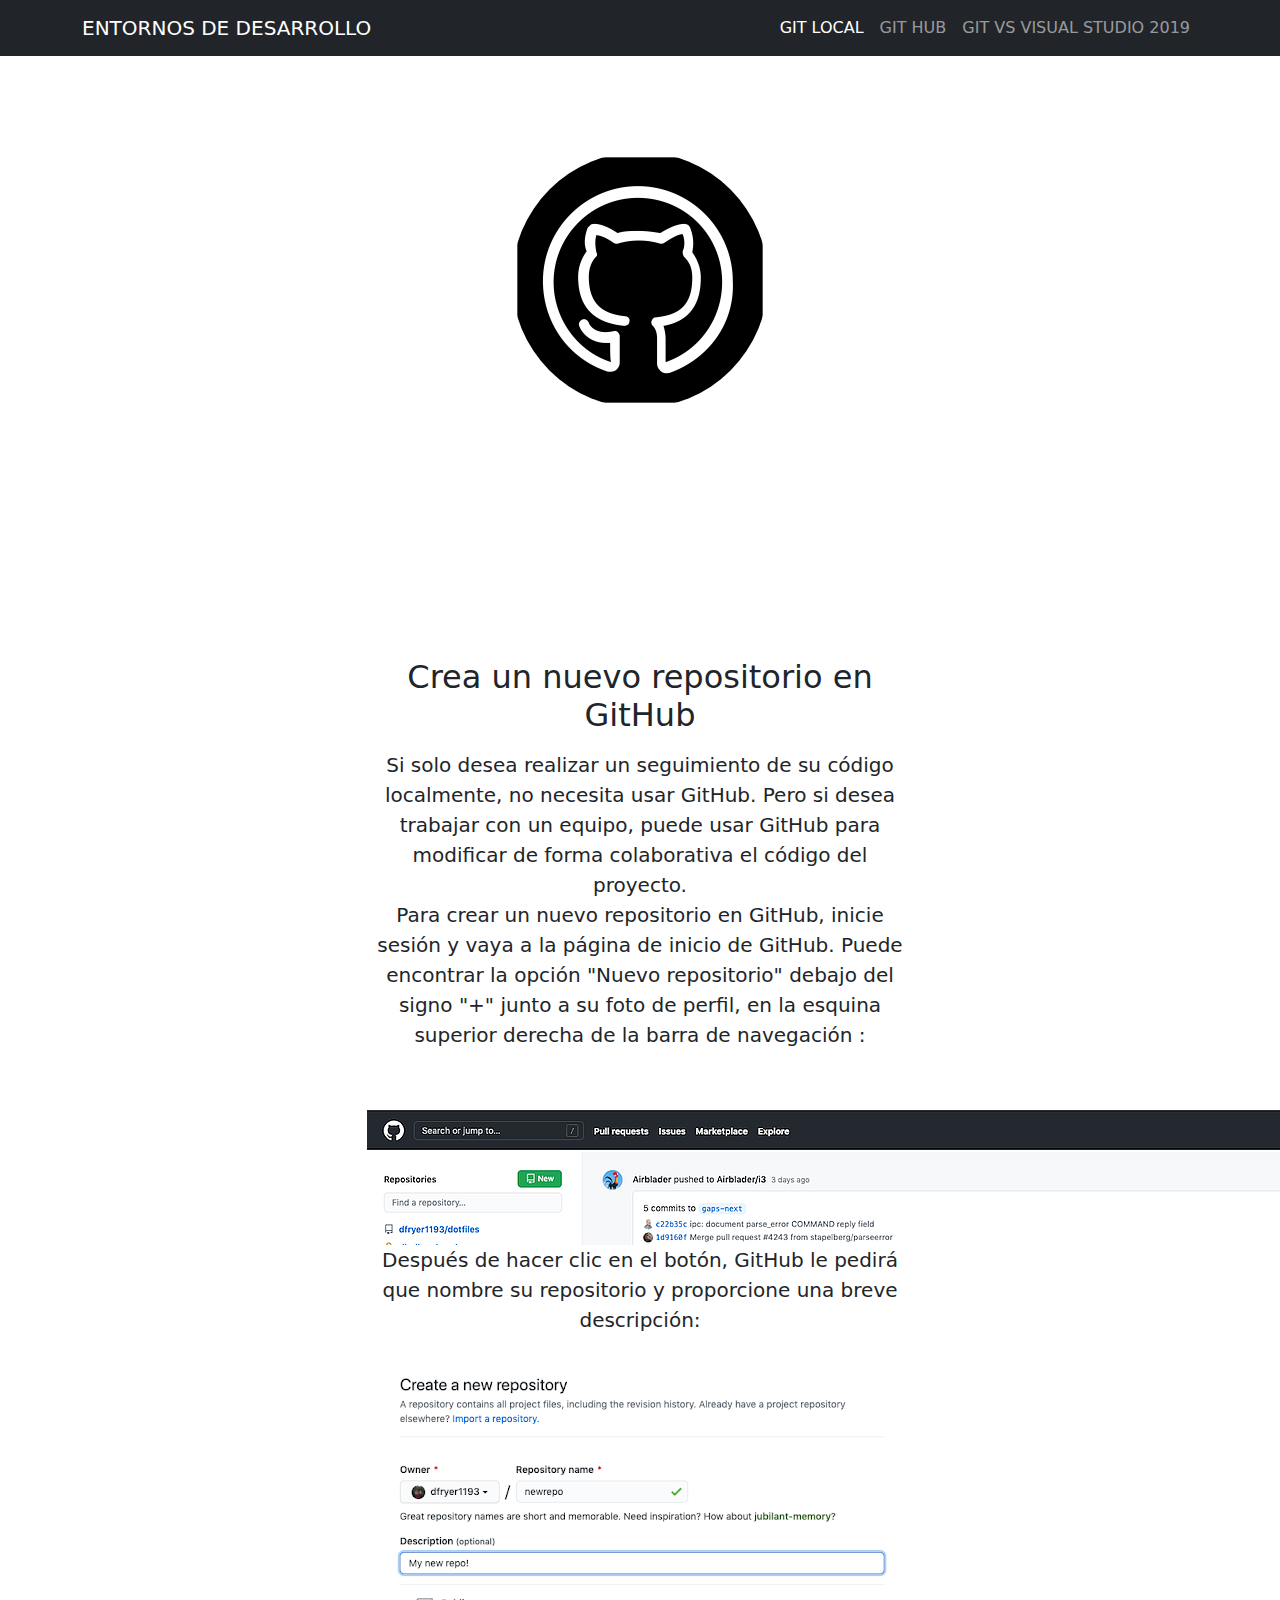
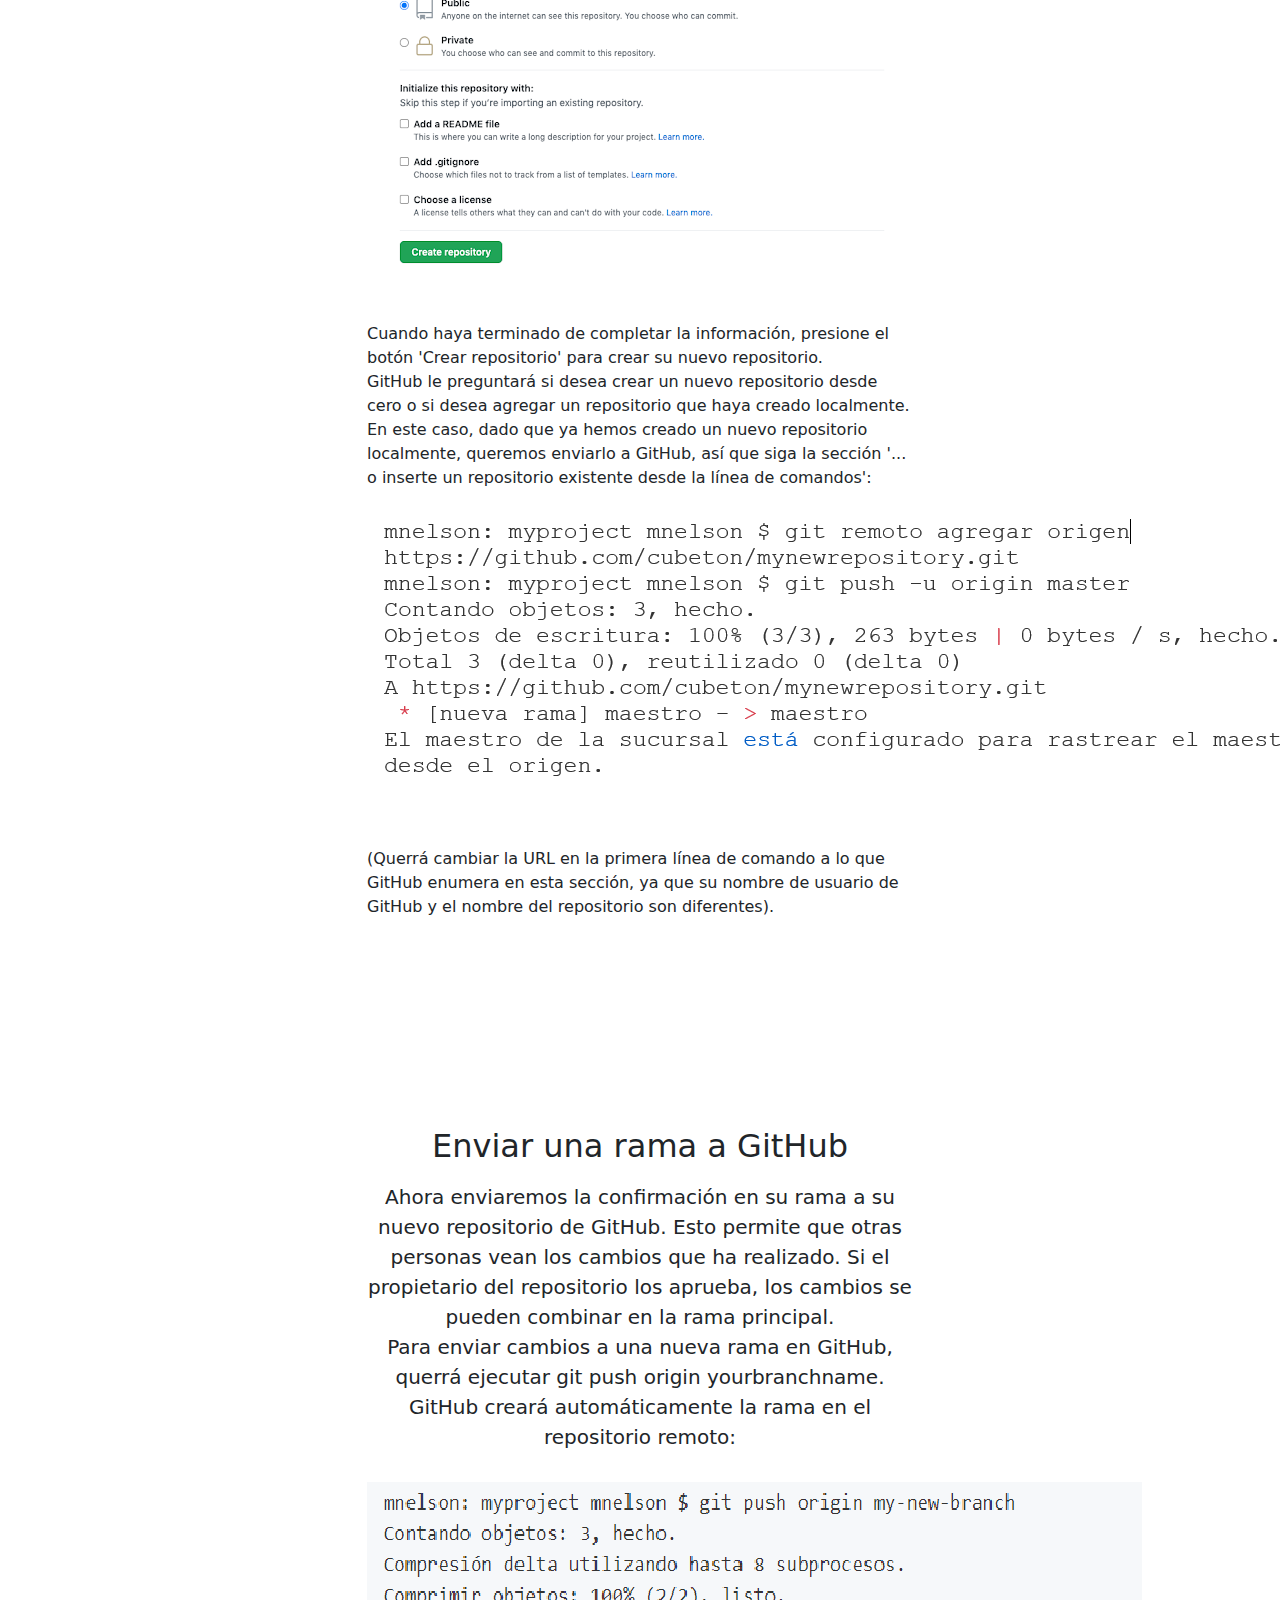
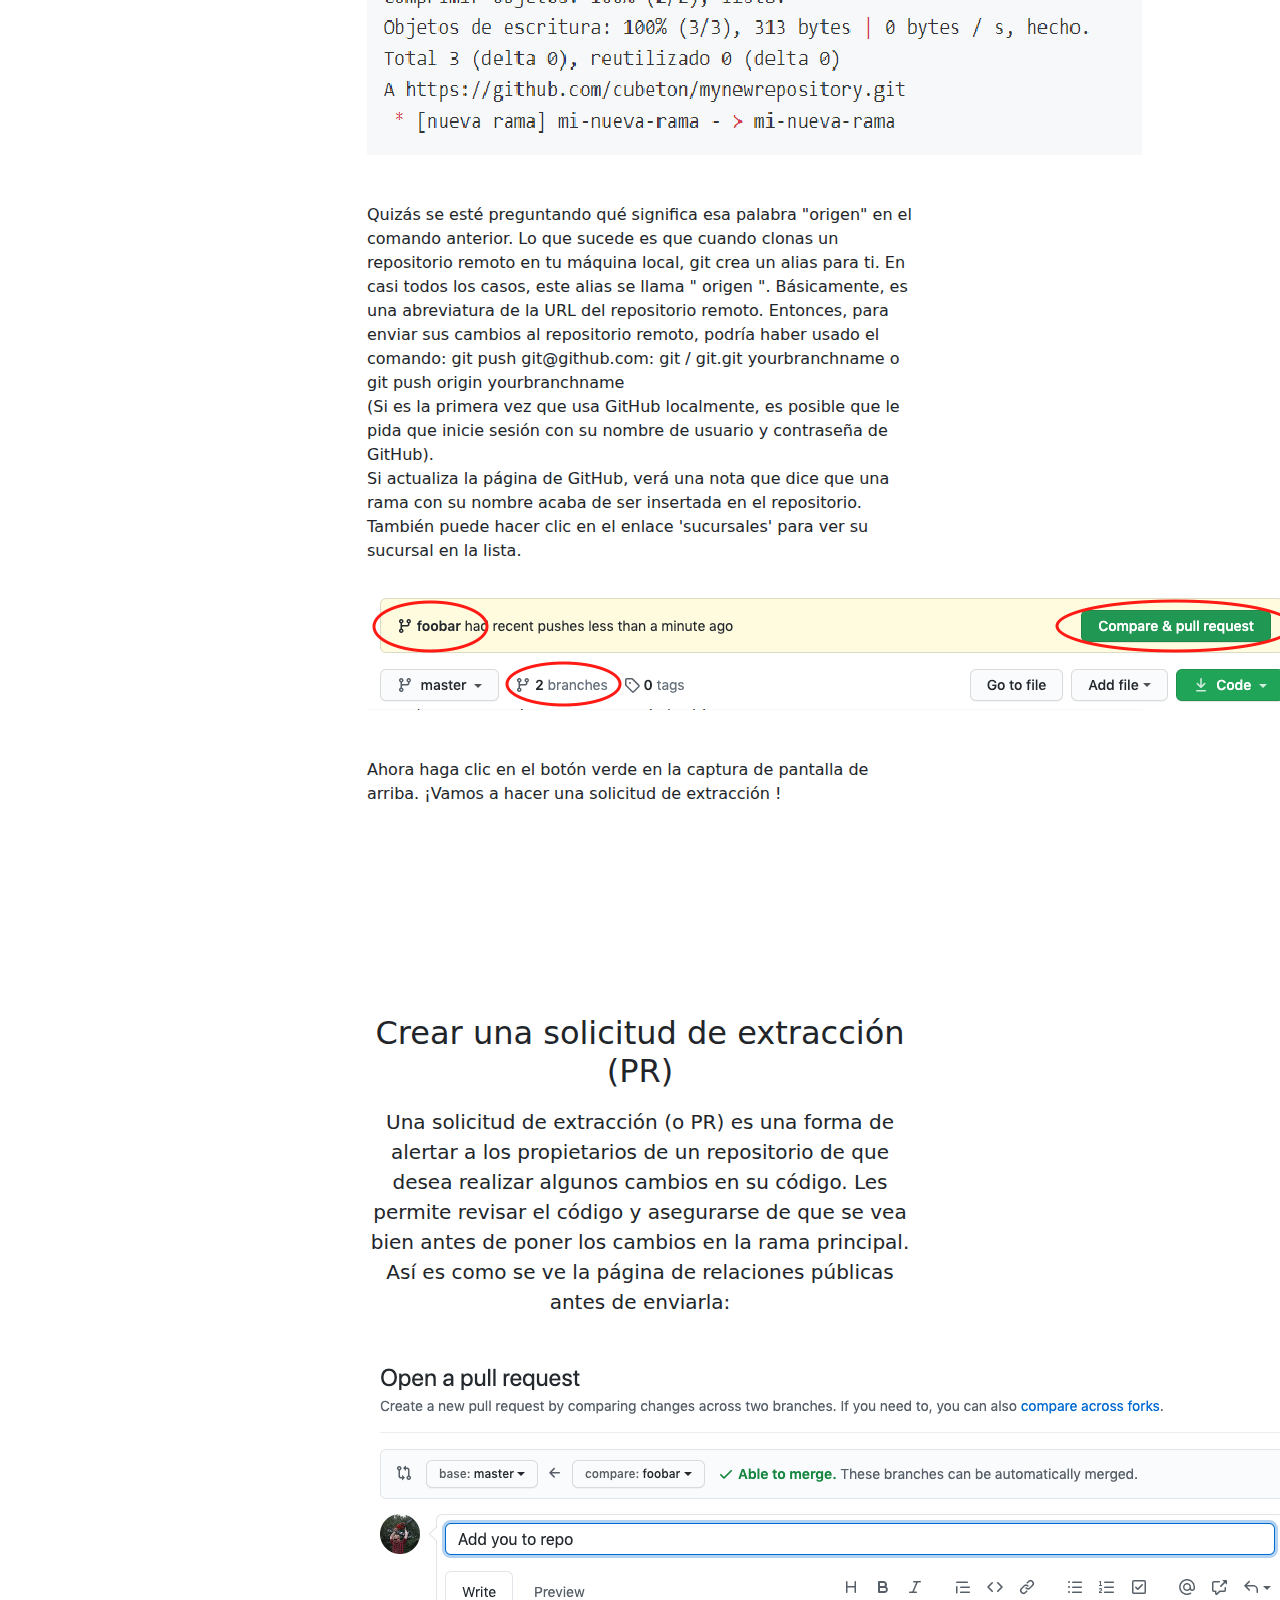
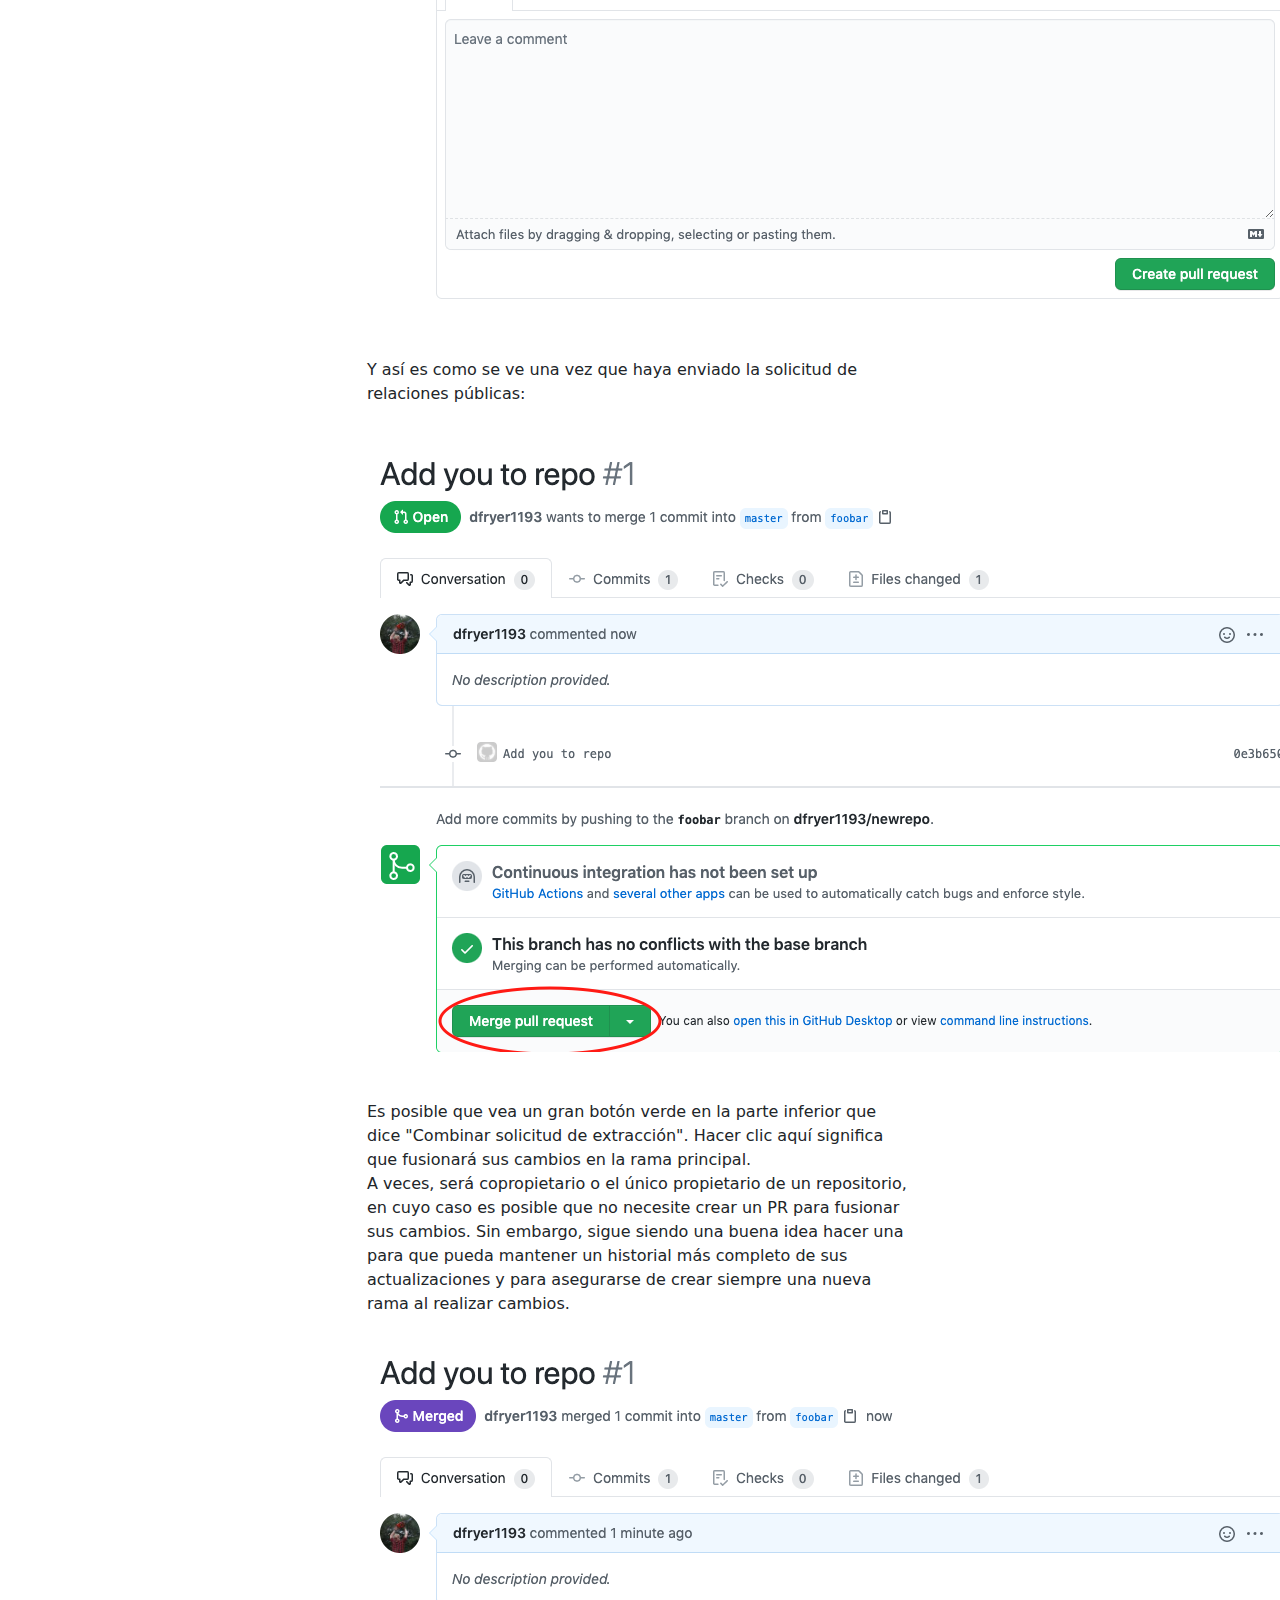
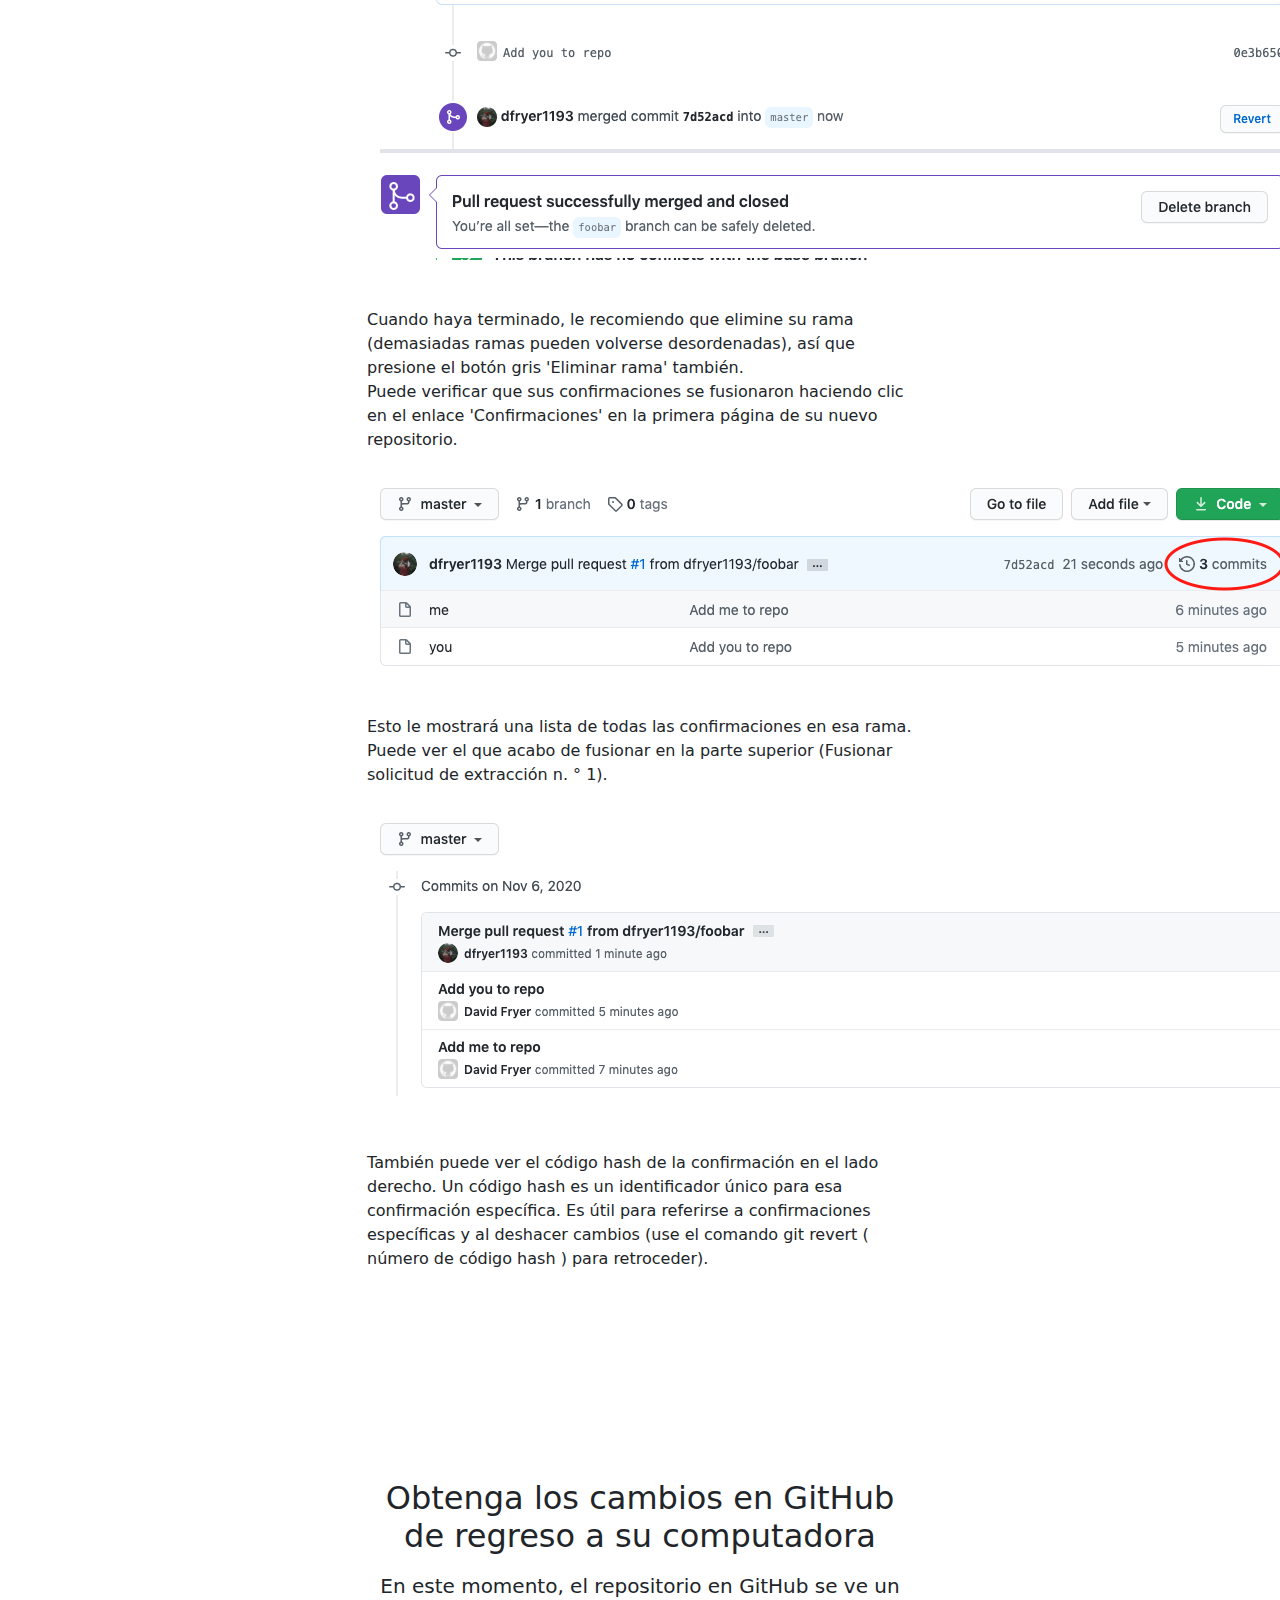
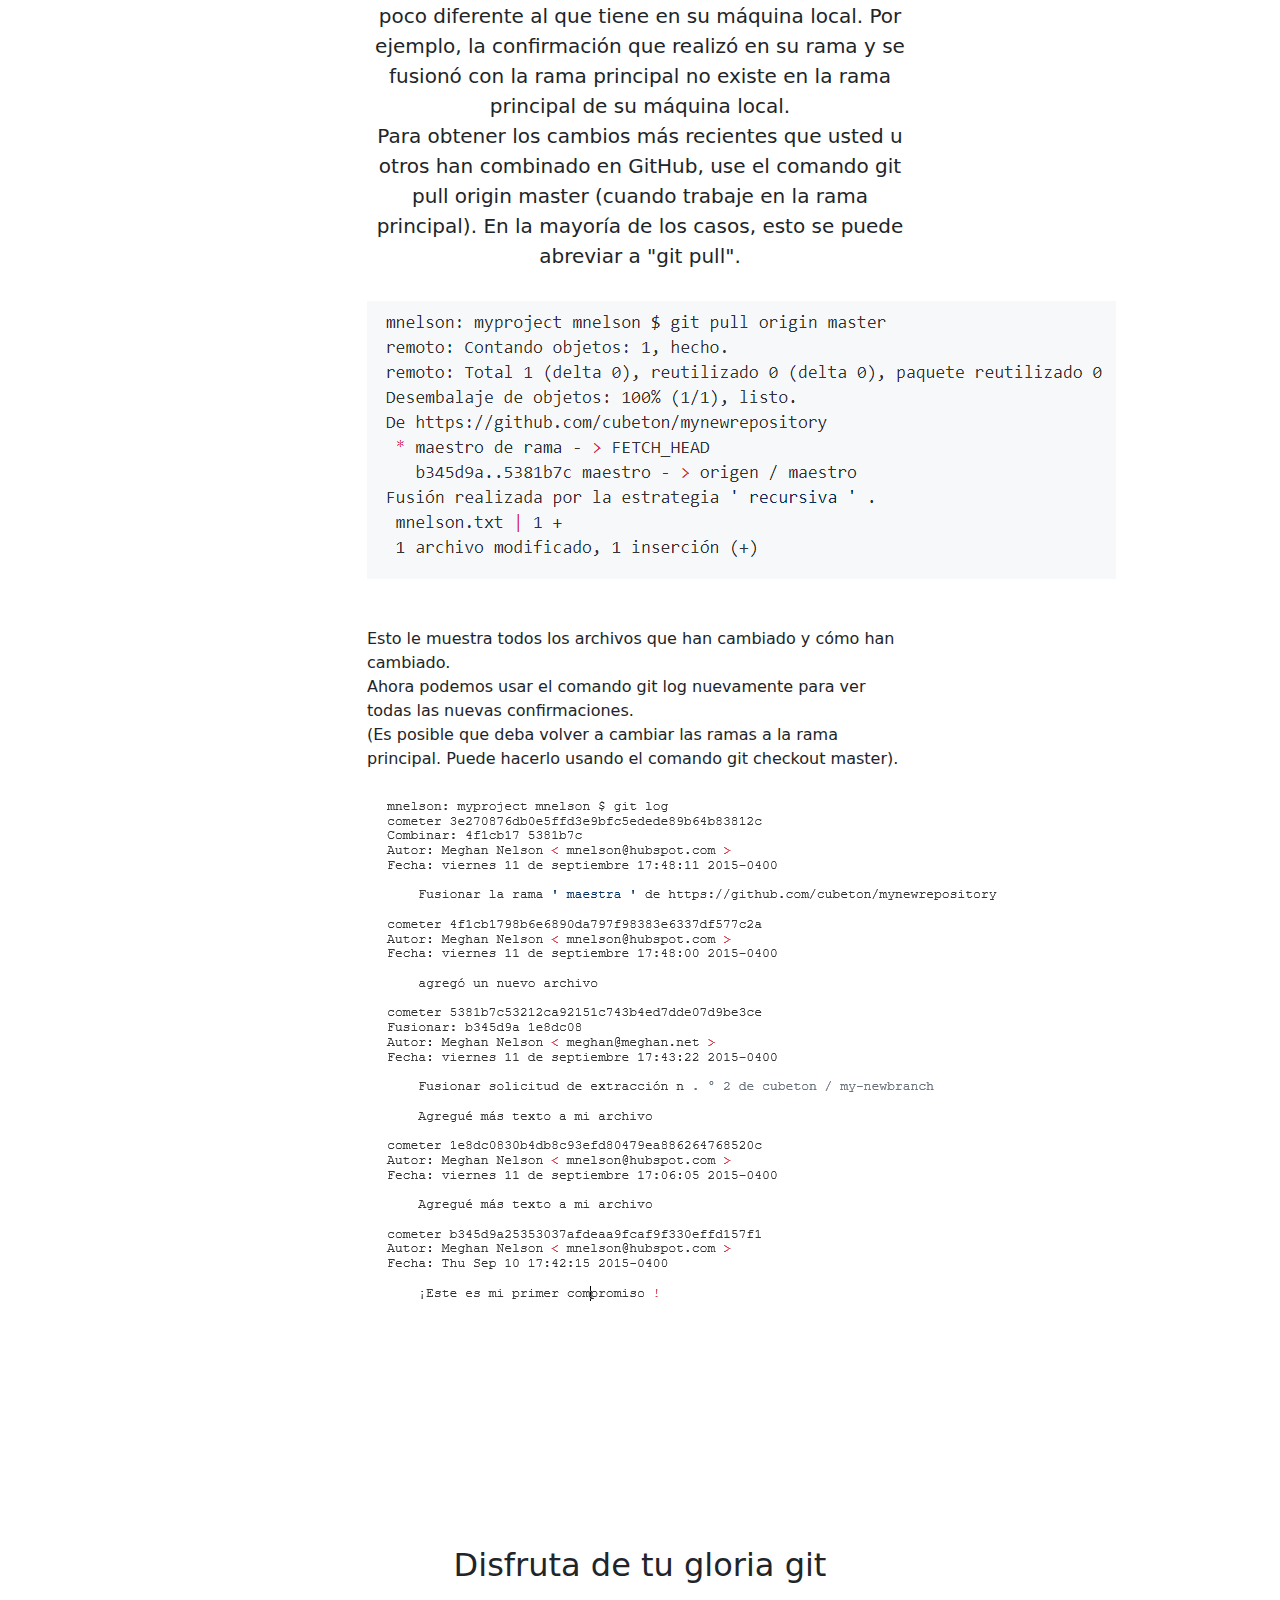
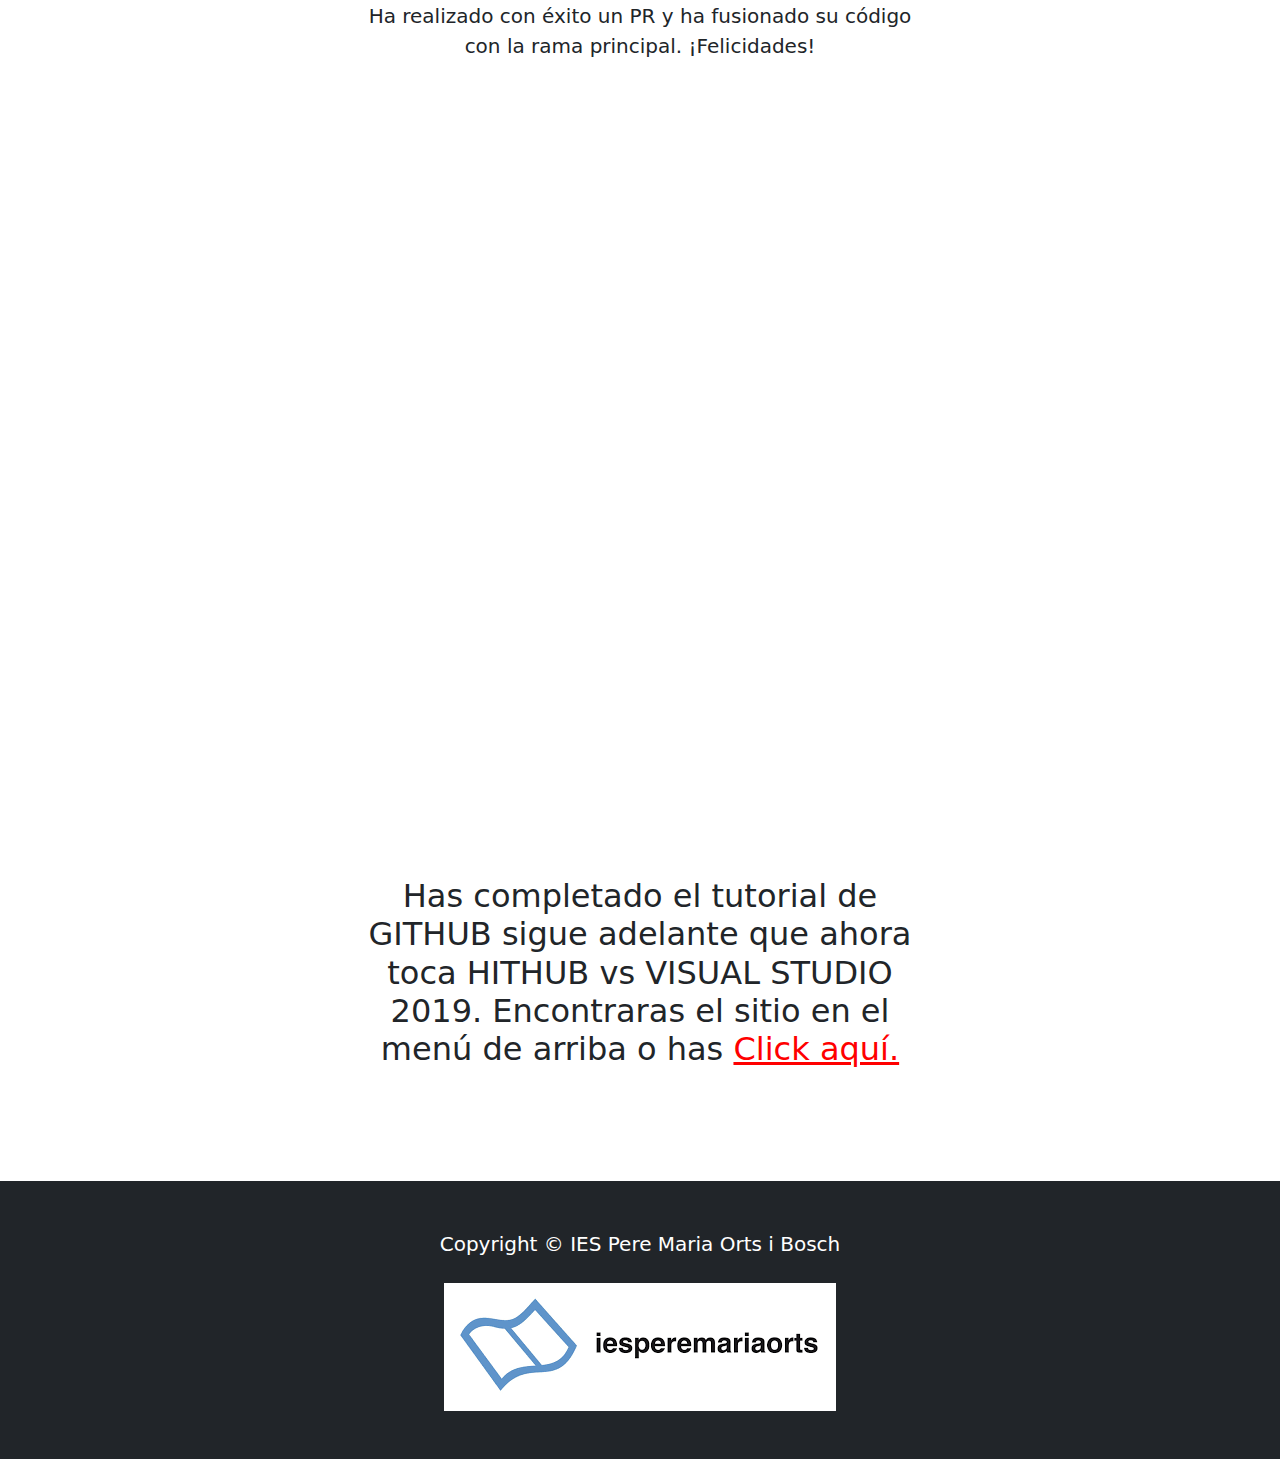
==== gitHub.html @ 467ee98a "Almacenamiento del proyecto en la organizacion ya casi terminado" ====
<!DOCTYPE html>
<html lang="en">
    <head>
        <meta charset="utf-8" />
        <meta name="viewport" content="width=device-width, initial-scale=1, shrink-to-fit=no" />
        <meta name="description" content="" />
        <meta name="author" content="" />
        <title>Proyecto Final Git - GitHub</title>
        <!-- Favicon-->
        <link rel="icon" type="image/x-icon" href="assets/favicon.ico" />
        <!-- Core theme CSS (includes Bootstrap)-->
        <link href="css/styles.css" rel="stylesheet" />
    </head>
    <body>
        <!-- Responsive navbar-->
        <nav class="navbar navbar-expand-lg navbar-dark bg-dark">
            <div class="container">
                <a class="navbar-brand" href="index.html">ENTORNOS DE DESARROLLO</a>
                <button class="navbar-toggler" type="button" data-bs-toggle="collapse" data-bs-target="#navbarSupportedContent" aria-controls="navbarSupportedContent" aria-expanded="false" aria-label="Toggle navigation"><span class="navbar-toggler-icon"></span></button>
                <div class="collapse navbar-collapse" id="navbarSupportedContent">
                    <ul class="navbar-nav ms-auto mb-2 mb-lg-0">
                        <li class="nav-item"><a class="nav-link active" aria-current="page" href="gitLocal.html">GIT LOCAL</a></li>
                        <li class="nav-item"><a class="nav-link" href="gitHub.html">GIT HUB</a></li>
                        <li class="nav-item"><a class="nav-link" href="gitVsVisual.html">GIT VS VISUAL STUDIO 2019</a></li>
                    </ul>
                </div>
            </div>
        </nav>
        <!-- Header - set the background image for the header in the line below-->
        <header class="py-5 bg-image-full" style="background-image: url('https://source.unsplash.com/wfh8dDlNFOk/1600x900')">
            <div class="text-center my-5">
                <img class="img-fluid rounded-circle mb-4" src="assets/PortadaGitHub.png" alt="..." />
                <h1 class="text-white fs-3 fw-bolder">TUTORIAL GIT HUB </h1>
              
            </div>
        </header>
        <!-- Content section-->
        <section class="py-5">
            <div class="container my-5">
                <div class="row justify-content-center">
                    <div class="col-lg-6">
                        <h2>Crea un nuevo repositorio en GitHub</h2>
                        <p class="lead"></p>
                        <p class="mb-0">Si solo desea realizar un seguimiento de su código localmente, no necesita usar GitHub. Pero si desea trabajar con un equipo, puede usar GitHub para modificar de forma colaborativa el código del proyecto.
                        <br>
                        Para crear un nuevo repositorio en GitHub, inicie sesión y vaya a la página de inicio de GitHub. Puede encontrar la opción "Nuevo repositorio" debajo del signo "+" junto a su foto de perfil, en la esquina superior derecha de la barra de navegación :
                        </p>
                        <p class="mb-0">
                        <br>  
                        <br>    
                          <img class="imgIESPERE" src="assets/24.png" alt="..." align="left" />   
                        <br>
                        <br>   
                        Después de hacer clic en el botón, GitHub le pedirá que nombre su repositorio y proporcione una breve descripción:    
                        <br>  
                        <br>    
                        <center>   <img class="imgIESPERE" src="assets/25.png" alt="..." /></center>   
                        <br>
                        <br>     
                        Cuando haya terminado de completar la información, presione el botón 'Crear repositorio' para crear su nuevo repositorio.
                        <br>
                        GitHub le preguntará si desea crear un nuevo repositorio desde cero o si desea agregar un repositorio que haya creado localmente. En este caso, dado que ya hemos creado un nuevo repositorio localmente, queremos enviarlo a GitHub, así que siga la sección '... o inserte un repositorio existente desde la línea de comandos': <br>  
                        <br>    
                        <center>   <img class="imgIESPERE" src="assets/26.png" alt="..." /></center>   
                        <br>
                        <br>     
                        (Querrá cambiar la URL en la primera línea de comando a lo que GitHub enumera en esta sección, ya que su nombre de usuario de GitHub y el nombre del repositorio son diferentes).    
                        </p>
                    </div>
                </div>
            </div>
        </section>
        <section class="py-5">
            <div class="container my-5">
                <div class="row justify-content-center">
                    <div class="col-lg-6">
                        <h2>Enviar una rama a GitHub</h2>
                        <p class="lead"></p>
                        <p class="mb-0">Ahora enviaremos la confirmación en su rama a su nuevo repositorio de GitHub. Esto permite que otras personas vean los cambios que ha realizado. Si el propietario del repositorio los aprueba, los cambios se pueden combinar en la rama principal.
                        <br> 
                        Para enviar cambios a una nueva rama en GitHub, querrá ejecutar git push origin yourbranchname. GitHub creará automáticamente la rama en el repositorio remoto:
                        <br>  
                        <br>    
                        <center>   <img class="imgIESPERE" src="assets/27.png" alt="..." /></center>   
                        <br>
                        <br>
                        Quizás se esté preguntando qué significa esa palabra "origen" en el comando anterior. Lo que sucede es que cuando clonas un repositorio remoto en tu máquina local, git crea un alias para ti. En casi todos los casos, este alias se llama " origen ". Básicamente, es una abreviatura de la URL del repositorio remoto. Entonces, para enviar sus cambios al repositorio remoto, podría haber usado el comando: git push git@github.com: git / git.git yourbranchname o git push origin yourbranchname
                        <br> 
                        (Si es la primera vez que usa GitHub localmente, es posible que le pida que inicie sesión con su nombre de usuario y contraseña de GitHub).
                        <br> 
                        Si actualiza la página de GitHub, verá una nota que dice que una rama con su nombre acaba de ser insertada en el repositorio. También puede hacer clic en el enlace 'sucursales' para ver su sucursal en la lista.    
                        <br>  
                        <br>    
                        <center>   <img class="imgIESPERE" src="assets/28.png" alt="..." /></center>   
                        <br>
                        <br>    
                        Ahora haga clic en el botón verde en la captura de pantalla de arriba. ¡Vamos a hacer una solicitud de extracción !    
                        </p>
                    </div>
                </div>
            </div>
        </section>
        <section class="py-5">
            <div class="container my-5">
                <div class="row justify-content-center">
                    <div class="col-lg-6">
                        <h2>Crear una solicitud de extracción (PR)</h2>
                        <p class="lead"></p>
                        <p class="mb-0">Una solicitud de extracción (o PR) es una forma de alertar a los propietarios de un repositorio de que desea realizar algunos cambios en su código. Les permite revisar el código y asegurarse de que se vea bien antes de poner los cambios en la rama principal.
                        <br>
                        Así es como se ve la página de relaciones públicas antes de enviarla:
                        <br>  
                        <br>    
                        <center>   <img class="imgIESPERE" src="assets/29.png" alt="..." /></center>   
                        <br>
                        <br> 
                        Y así es como se ve una vez que haya enviado la solicitud de relaciones públicas:  
                        <br>  
                        <br>    
                        <center>   <img class="imgIESPERE" src="assets/30.png" alt="..." /></center>   
                        <br>
                        <br>
                        Es posible que vea un gran botón verde en la parte inferior que dice "Combinar solicitud de extracción". Hacer clic aquí significa que fusionará sus cambios en la rama principal.
                         <br> 
                        A veces, será copropietario o el único propietario de un repositorio, en cuyo caso es posible que no necesite crear un PR para fusionar sus cambios. Sin embargo, sigue siendo una buena idea hacer una para que pueda mantener un historial más completo de sus actualizaciones y para asegurarse de crear siempre una nueva rama al realizar cambios.  
                         <br>  
                        <br>    
                        <center>   <img class="imgIESPERE" src="assets/31.png" alt="..." /></center>   
                        <br>
                        <br>  
                        Cuando haya terminado, le recomiendo que elimine su rama (demasiadas ramas pueden volverse desordenadas), así que presione el botón gris 'Eliminar rama' también.
                        <br>
                        Puede verificar que sus confirmaciones se fusionaron haciendo clic en el enlace 'Confirmaciones' en la primera página de su nuevo repositorio. 
                        <br>  
                        <br>    
                        <center>   <img class="imgIESPERE" src="assets/32.png" alt="..." /></center>   
                        <br>
                        <br> 
                        Esto le mostrará una lista de todas las confirmaciones en esa rama. Puede ver el que acabo de fusionar en la parte superior (Fusionar solicitud de extracción n. ° 1). 
                        <br>  
                        <br>    
                        <center>   <img class="imgIESPERE" src="assets/33.png" alt="..." /></center>   
                        <br>
                        <br> 
                        También puede ver el código hash de la confirmación en el lado derecho. Un código hash es un identificador único para esa confirmación específica. Es útil para referirse a confirmaciones específicas y al deshacer cambios (use el comando git revert ( número de código hash )  para retroceder).    
                        </p>
                    </div>
                </div>
            </div>
        </section>
        <section class="py-5">
            <div class="container my-5">
                <div class="row justify-content-center">
                    <div class="col-lg-6">
                        <h2>Obtenga los cambios en GitHub de regreso a su computadora</h2>
                        <p class="lead"></p>
                        <p class="mb-0">En este momento, el repositorio en GitHub se ve un poco diferente al que tiene en su máquina local. Por ejemplo, la confirmación que realizó en su rama y se fusionó con la rama principal no existe en la rama principal de su máquina local.
                        <br>
                        Para obtener los cambios más recientes que usted u otros han combinado en GitHub, use el comando git pull origin master (cuando trabaje en la rama principal). En la mayoría de los casos, esto se puede abreviar a "git pull".
                        <br>  
                        <br>    
                        <center>   <img class="imgIESPERE" src="assets/34.png" alt="..." /></center>   
                        <br>
                        <br>
                            Esto le muestra todos los archivos que han cambiado y cómo han cambiado.
                        <br>
                        Ahora podemos usar el comando git log nuevamente para ver todas las nuevas confirmaciones.
                        <br>
                        (Es posible que deba volver a cambiar las ramas a la rama principal. Puede hacerlo usando el comando git checkout master).
                         <br>  
                        <br>    
                        <center>   <img class="imgIESPERE" src="assets/35.png" alt="..." /></center>   
                        <br>    
                        </p>
                    </div>
                </div>
            </div>
        </section>
        <section class="py-5">
            <div class="container my-5">
                <div class="row justify-content-center">
                    <div class="col-lg-6">
                        <h2>Disfruta de tu gloria git</h2>
                        <p class="lead"></p>
                        <p class="mb-0">Ha realizado con éxito un PR y ha fusionado su código con la rama principal. ¡Felicidades!</p>
                    </div>
                </div>
            </div>
        </section>
        <section class="py-5">
            <div class="container my-5">
                <div class="row justify-content-center">
                    <div class="col-lg-6">
                        <h2></h2>
                        <p class="lead"></p>
                        <p class="mb-0">
                        </p>
                    </div>
                </div>
            </div>
        </section>
        <!-- Image element - set the background image for the header in the line below-->
        <div class="py-5 bg-image-full" style="background-image: url('https://source.unsplash.com/4ulffa6qoKA/1200x800')">
            <!-- Put anything you want here! The spacer below with inline CSS is just for demo purposes!-->
            <div style="height: 20rem"></div>
        </div>
        <!-- Content section-->
        <section class="py-5">
            <div class="container my-5">
                <div class="row justify-content-center">
                    <div class="col-lg-6">
                        <h2>Has completado el tutorial de GITHUB sigue adelante que ahora toca HITHUB vs VISUAL STUDIO 2019. Encontraras el sitio en el menú de arriba o has <a href="gitVsVisual.html" style="color: red">Click aquí.</a></h2>
                        <p class="lead"></p>
                        <p class="mb-0"></p>
                    </div>
                </div>
            </div>
        </section>
        <!-- Footer-->
        <footer class="py-5 bg-dark">
            <div class="container"><p class="m-0 text-center text-white">Copyright &copy; IES Pere Maria Orts i Bosch</p></div>
            <br>
        <center>   <img class="imgIESPERE" src="assets/descarga.png" alt="..." /></center> 
        </footer>
        <!-- Bootstrap core JS-->
        <script src="https://cdn.jsdelivr.net/npm/bootstrap@5.0.1/dist/js/bootstrap.bundle.min.js"></script>
        <!-- Core theme JS-->
        <script src="js/scripts.js"></script>
    </body>
</html>
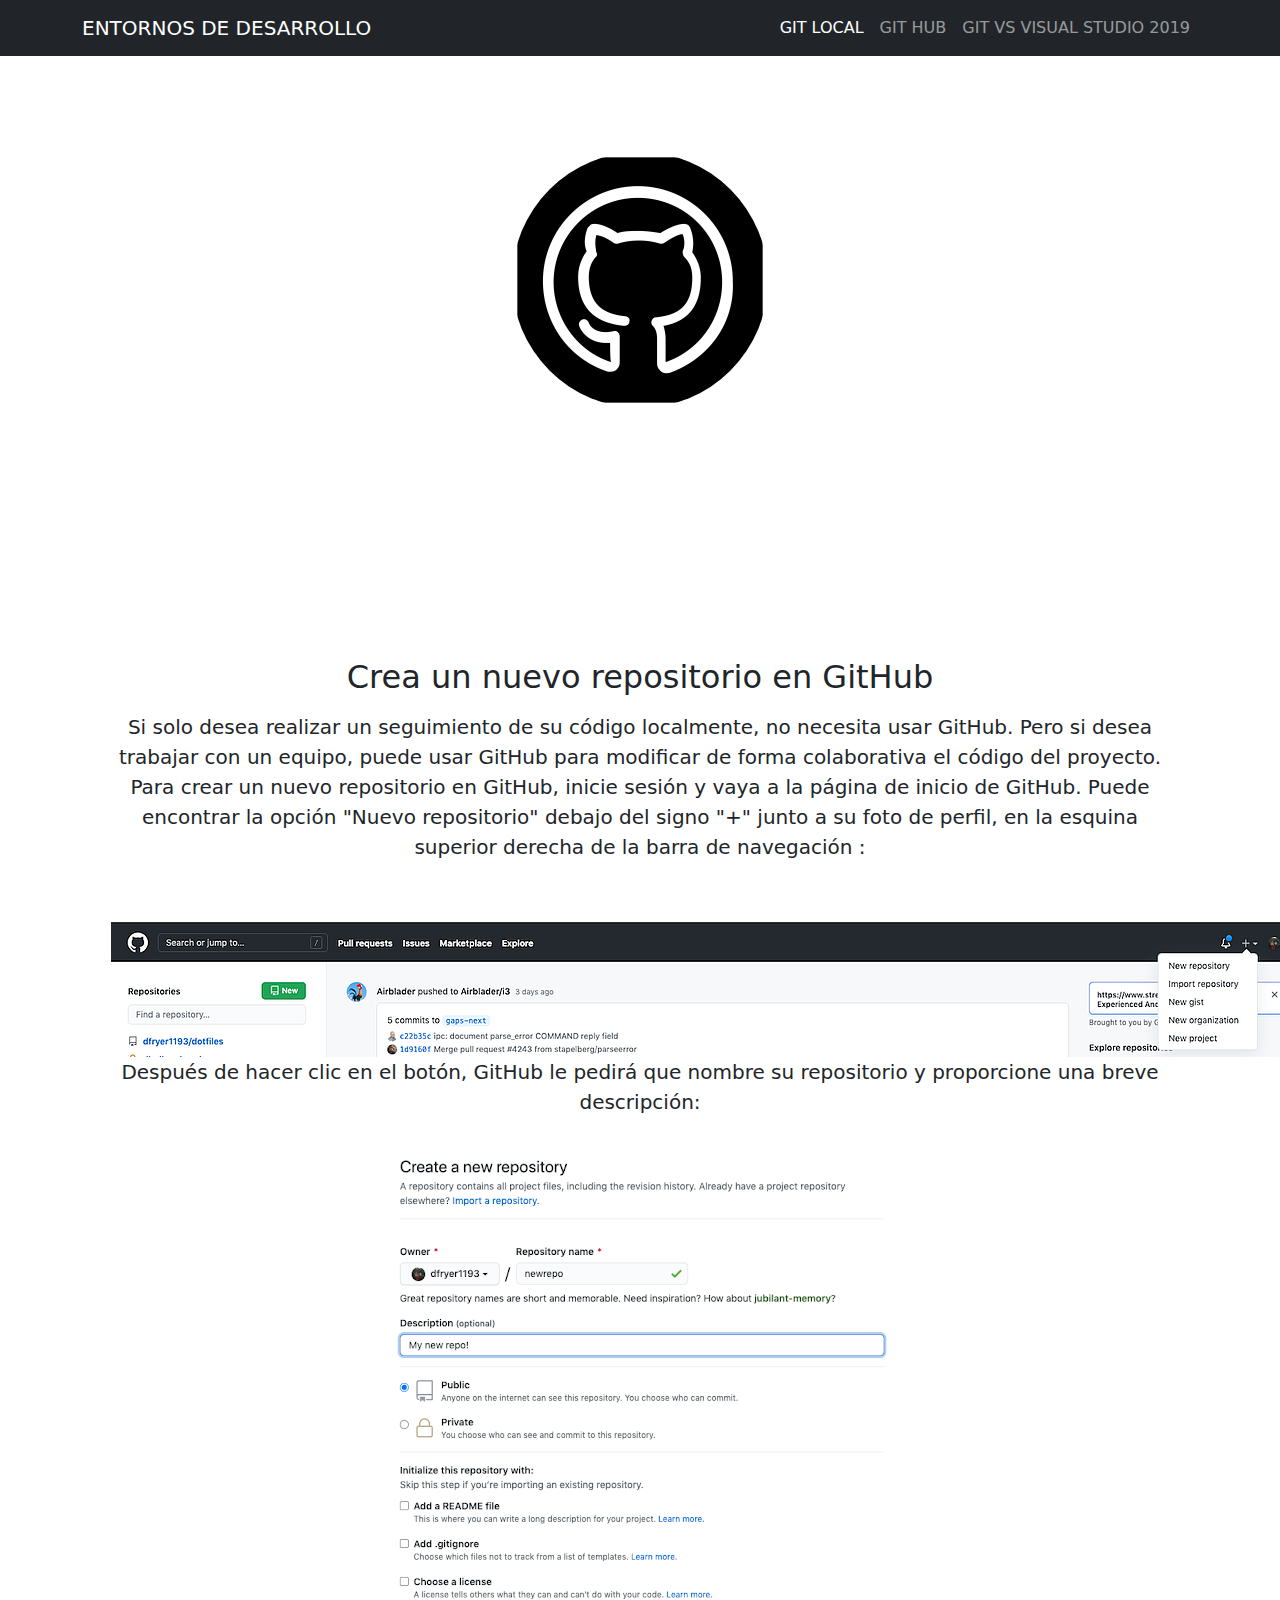
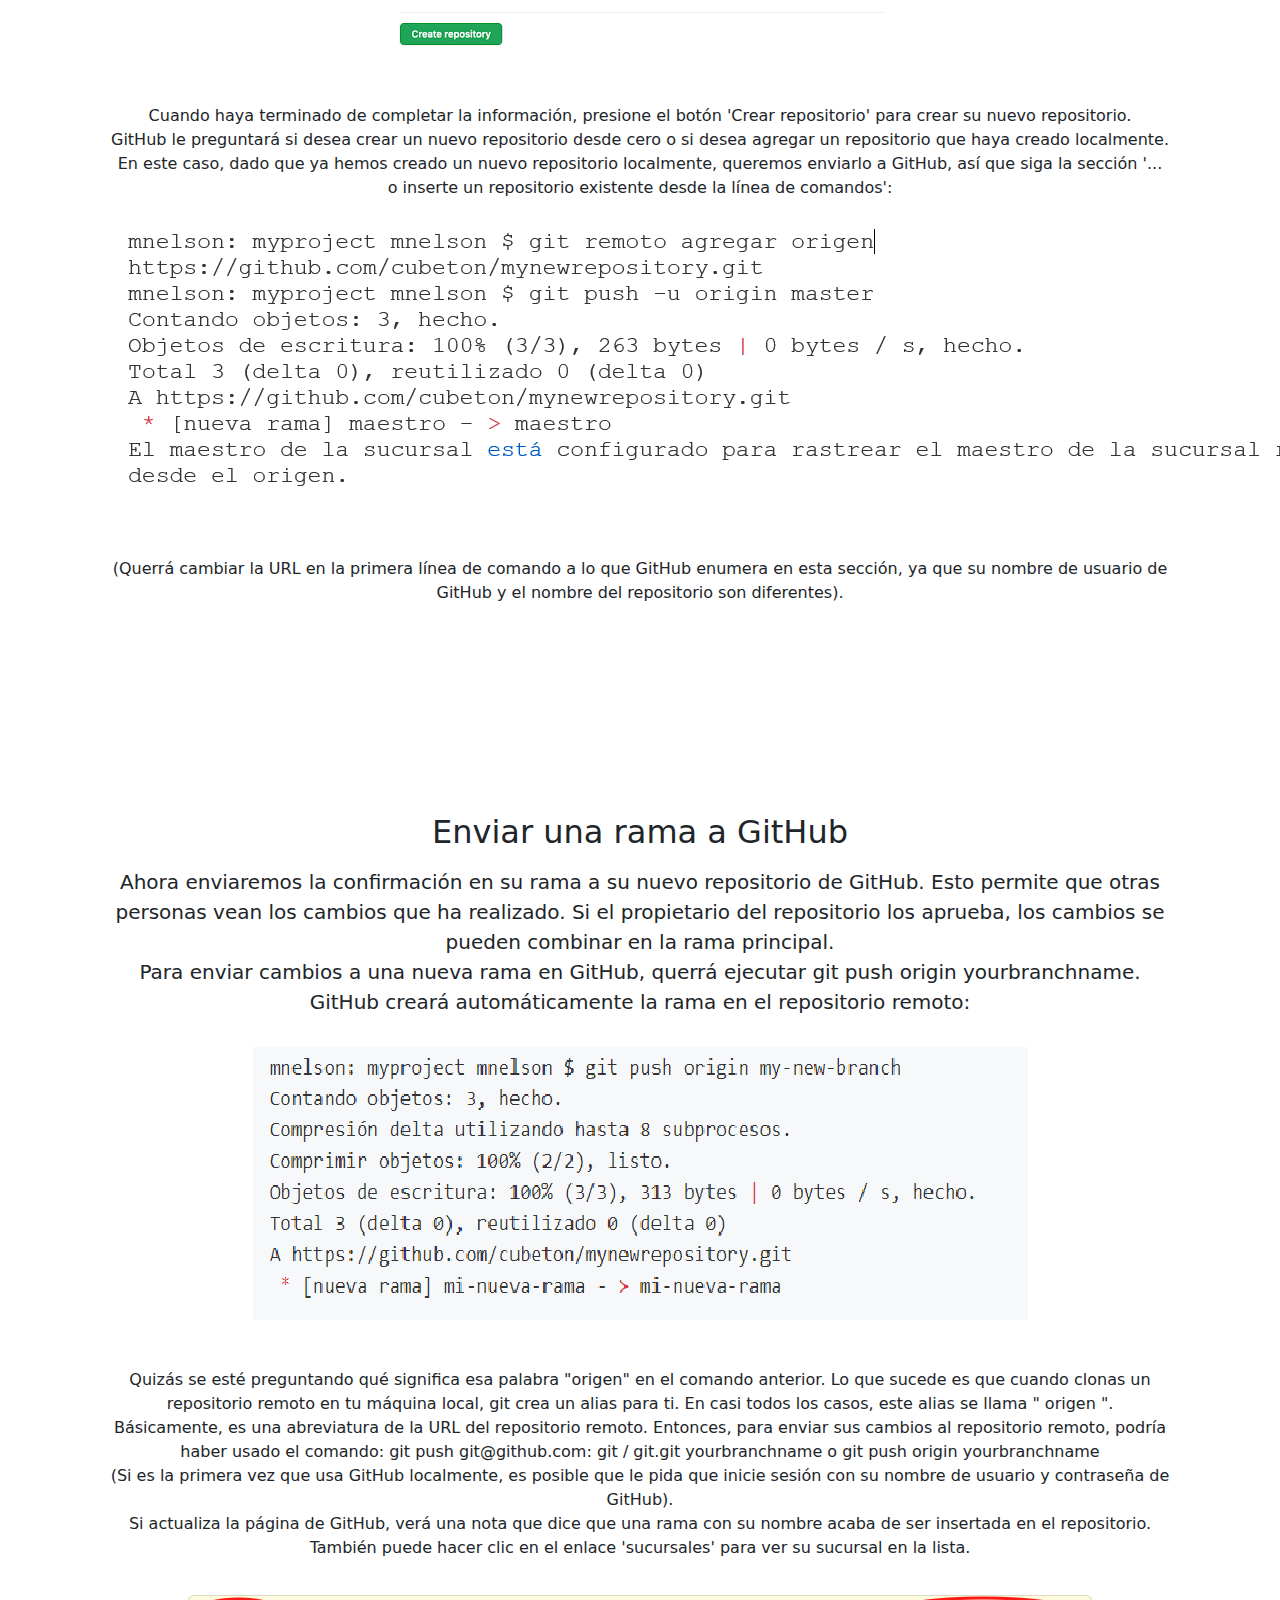
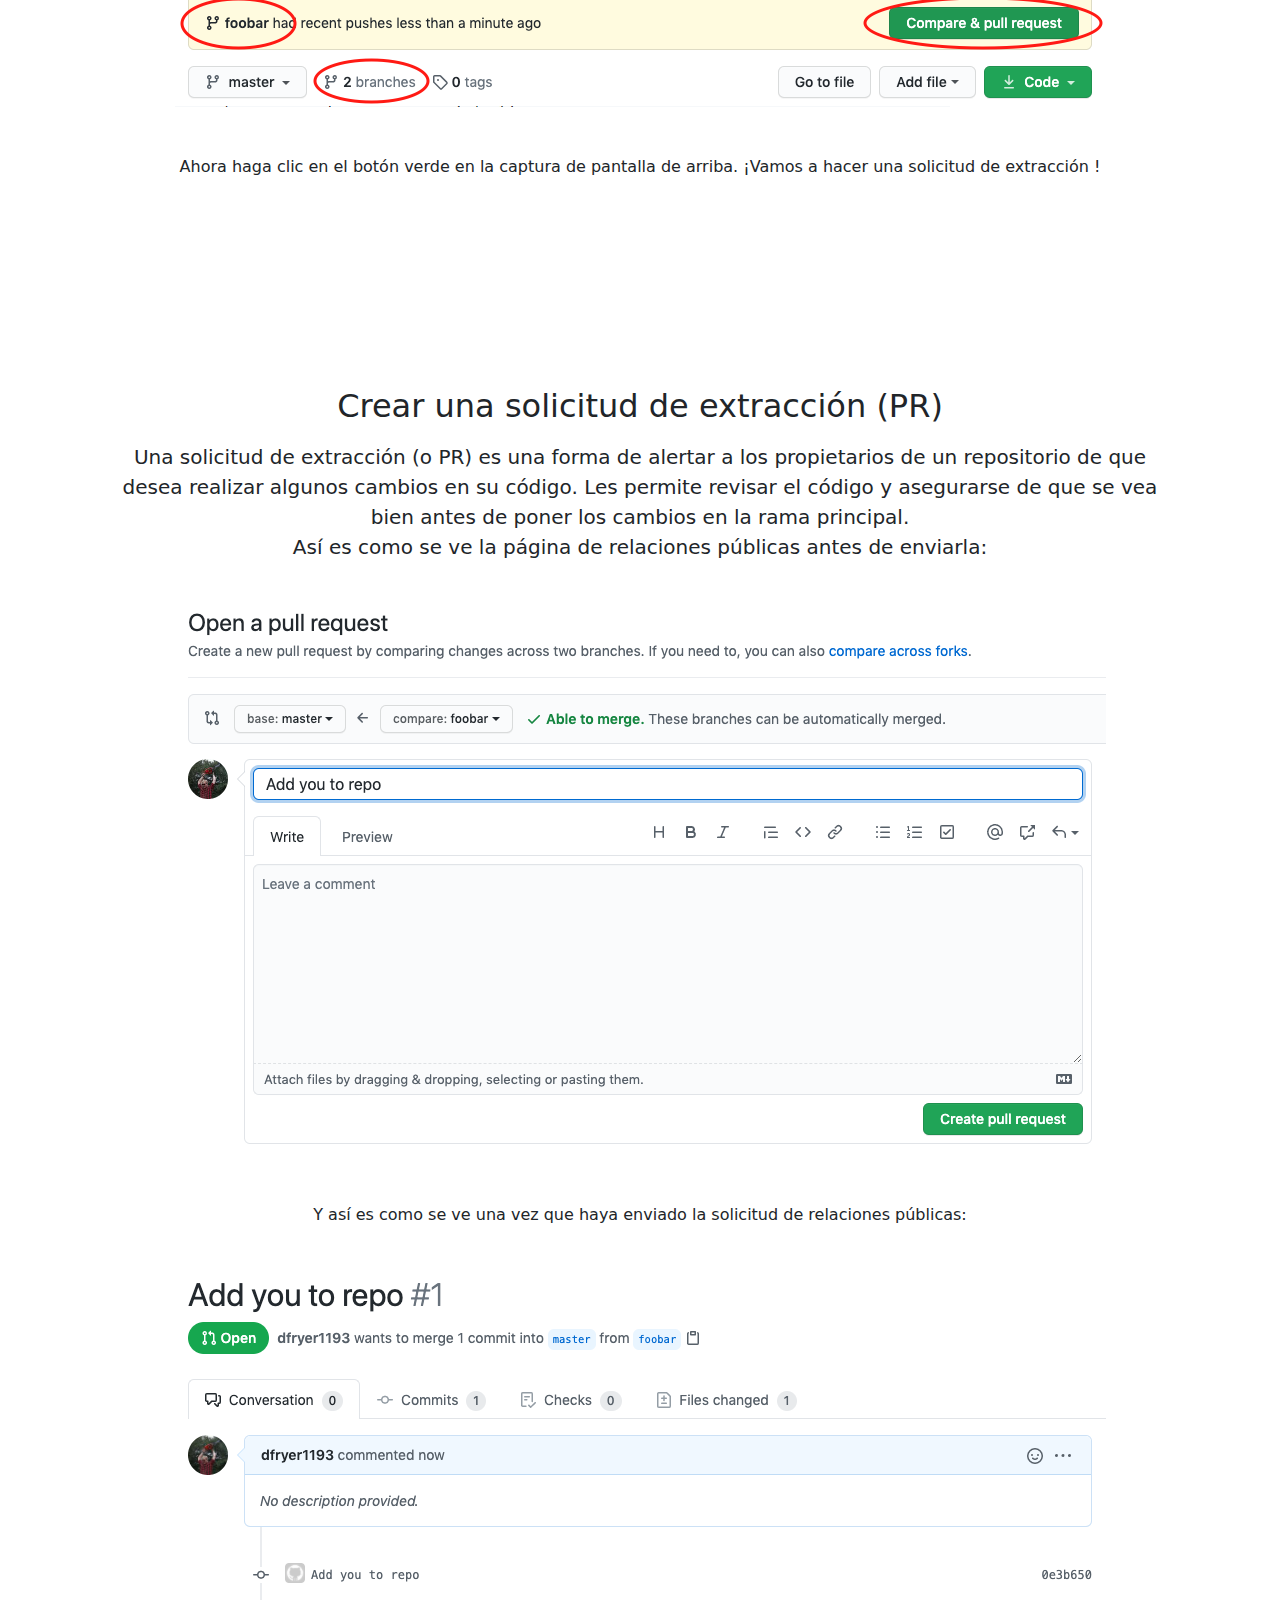
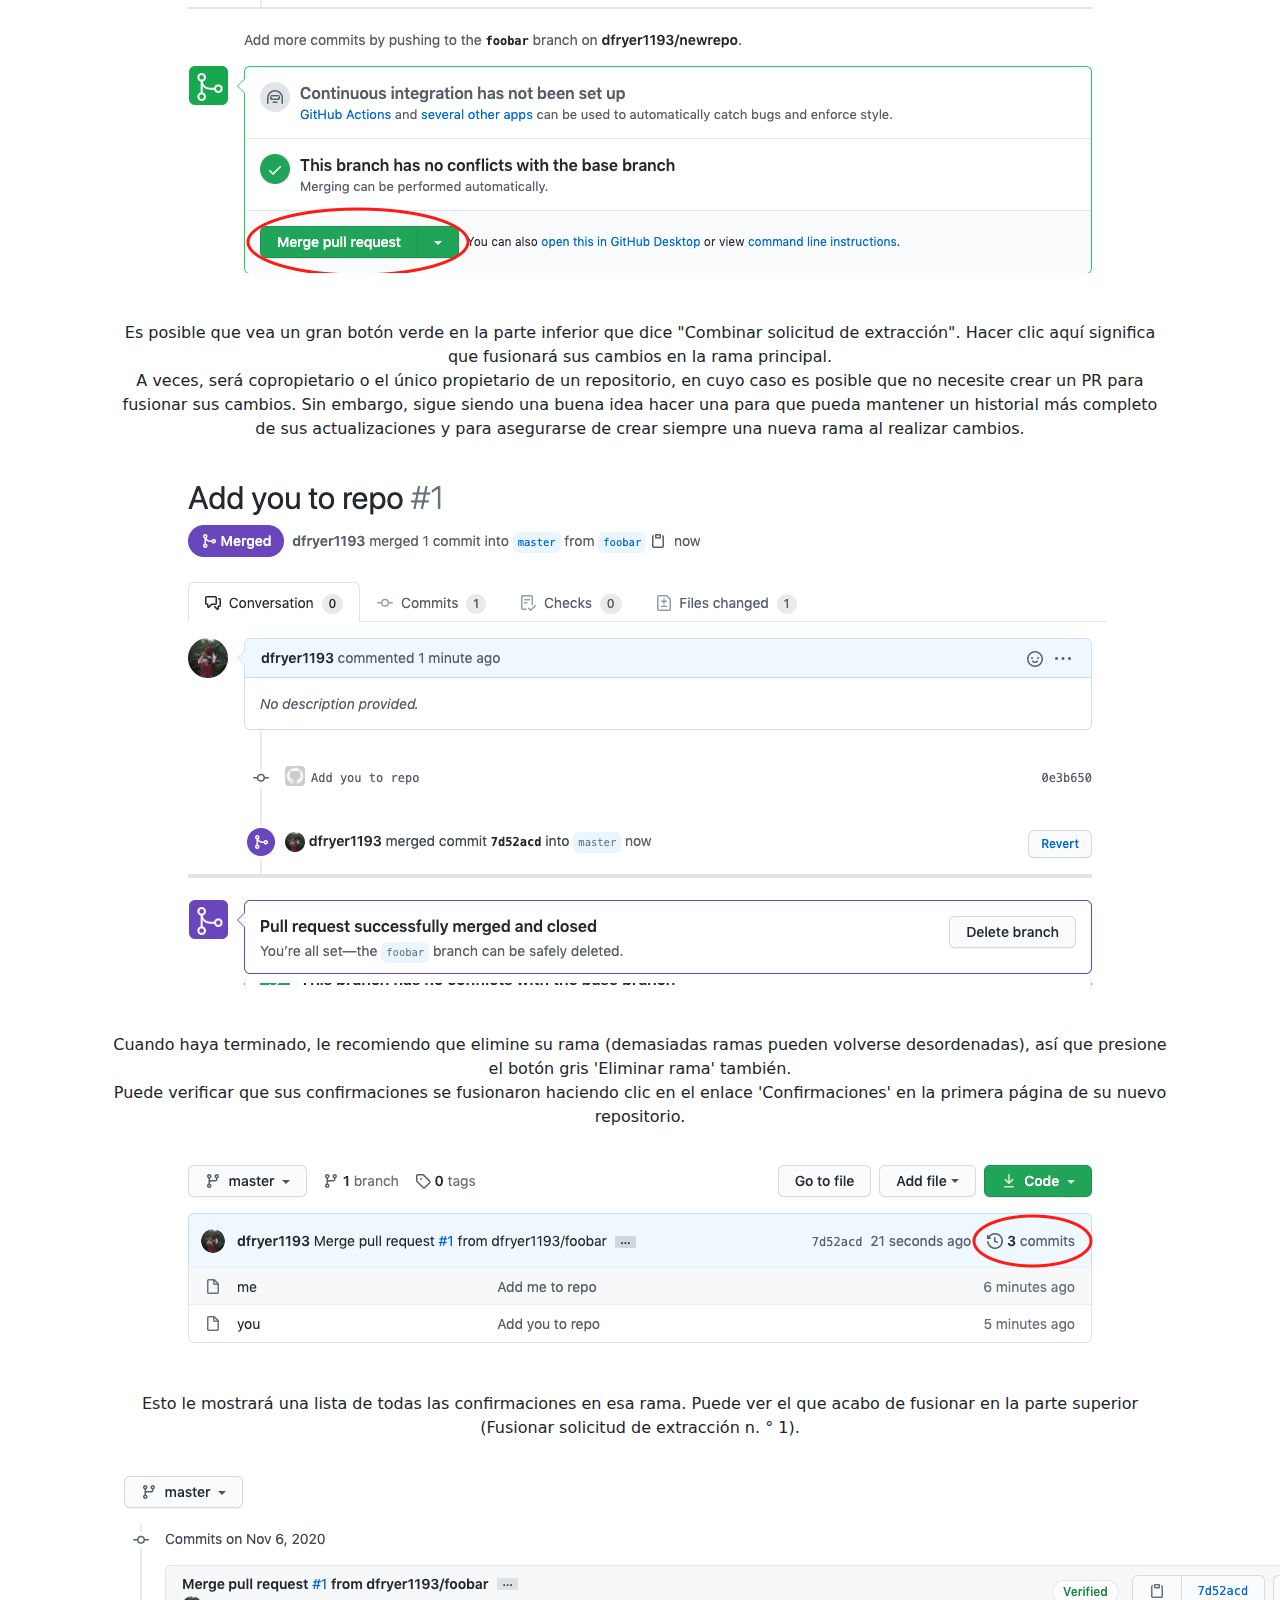
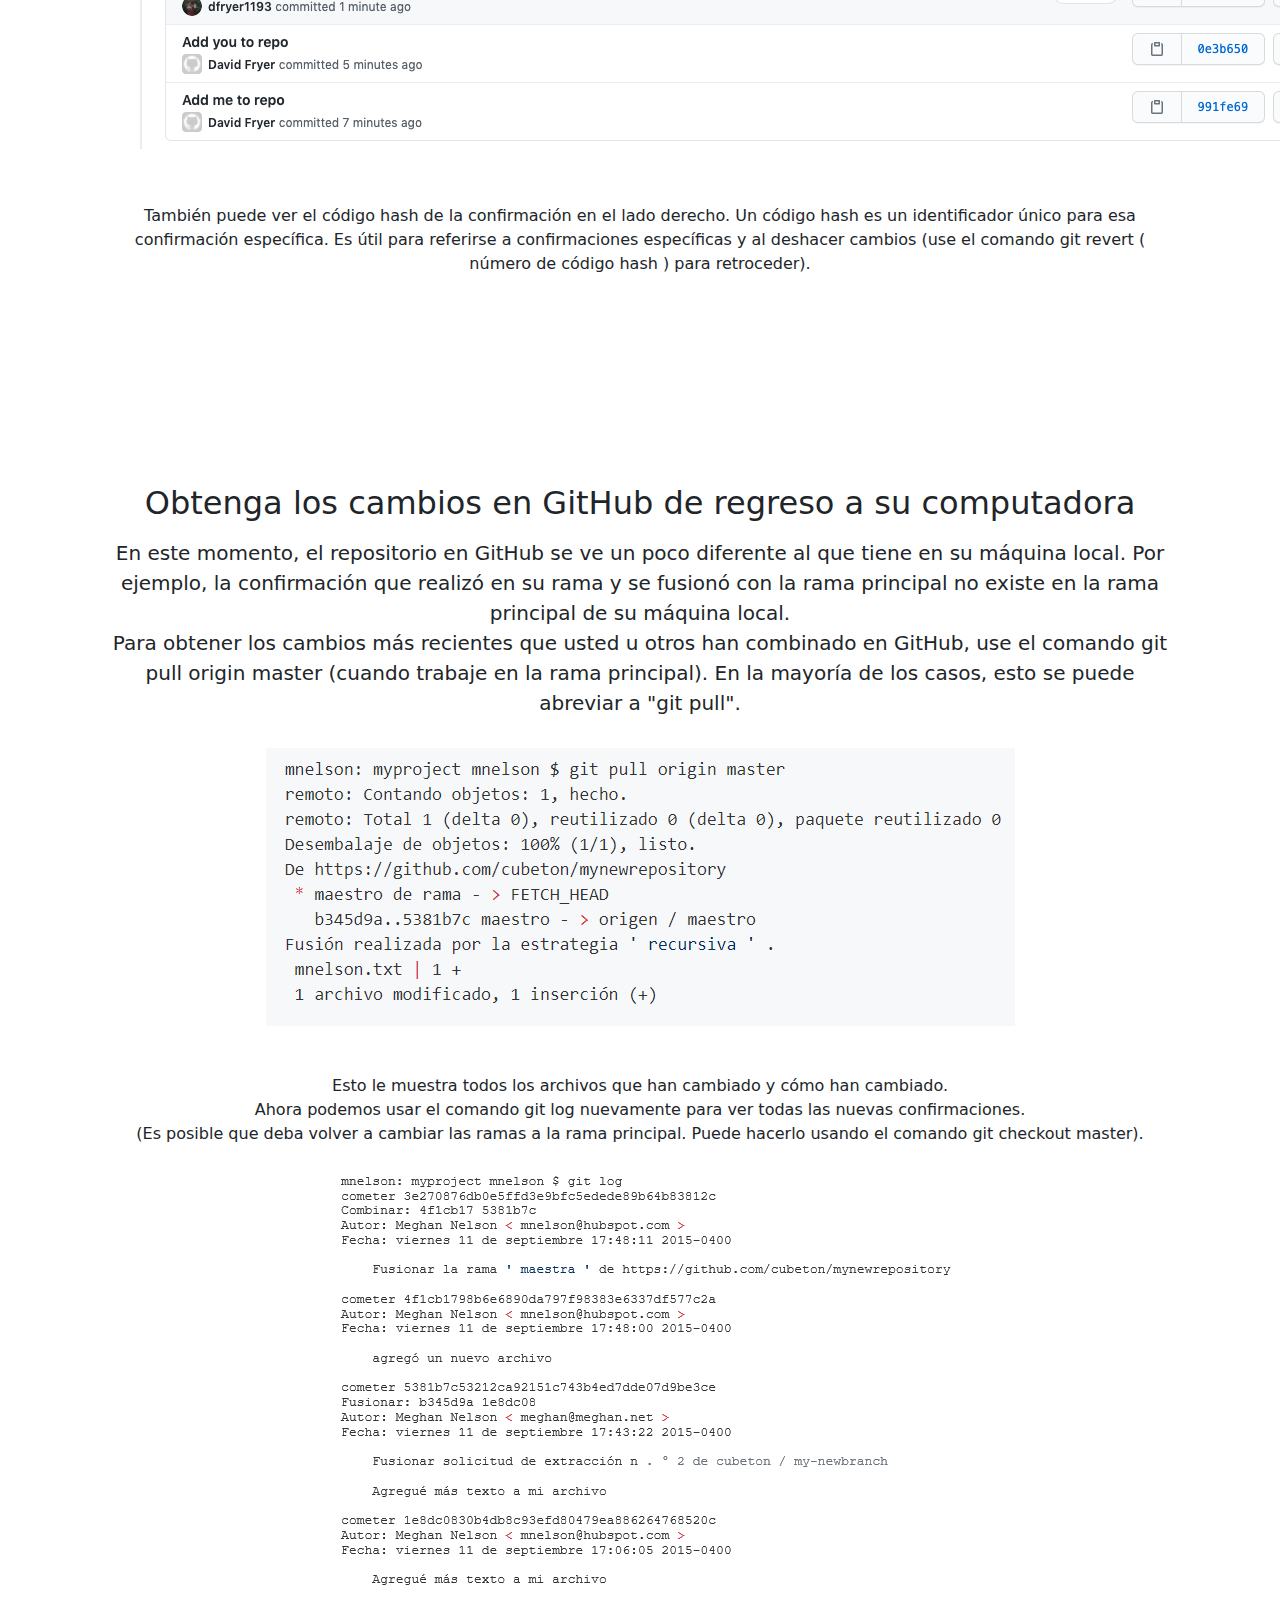
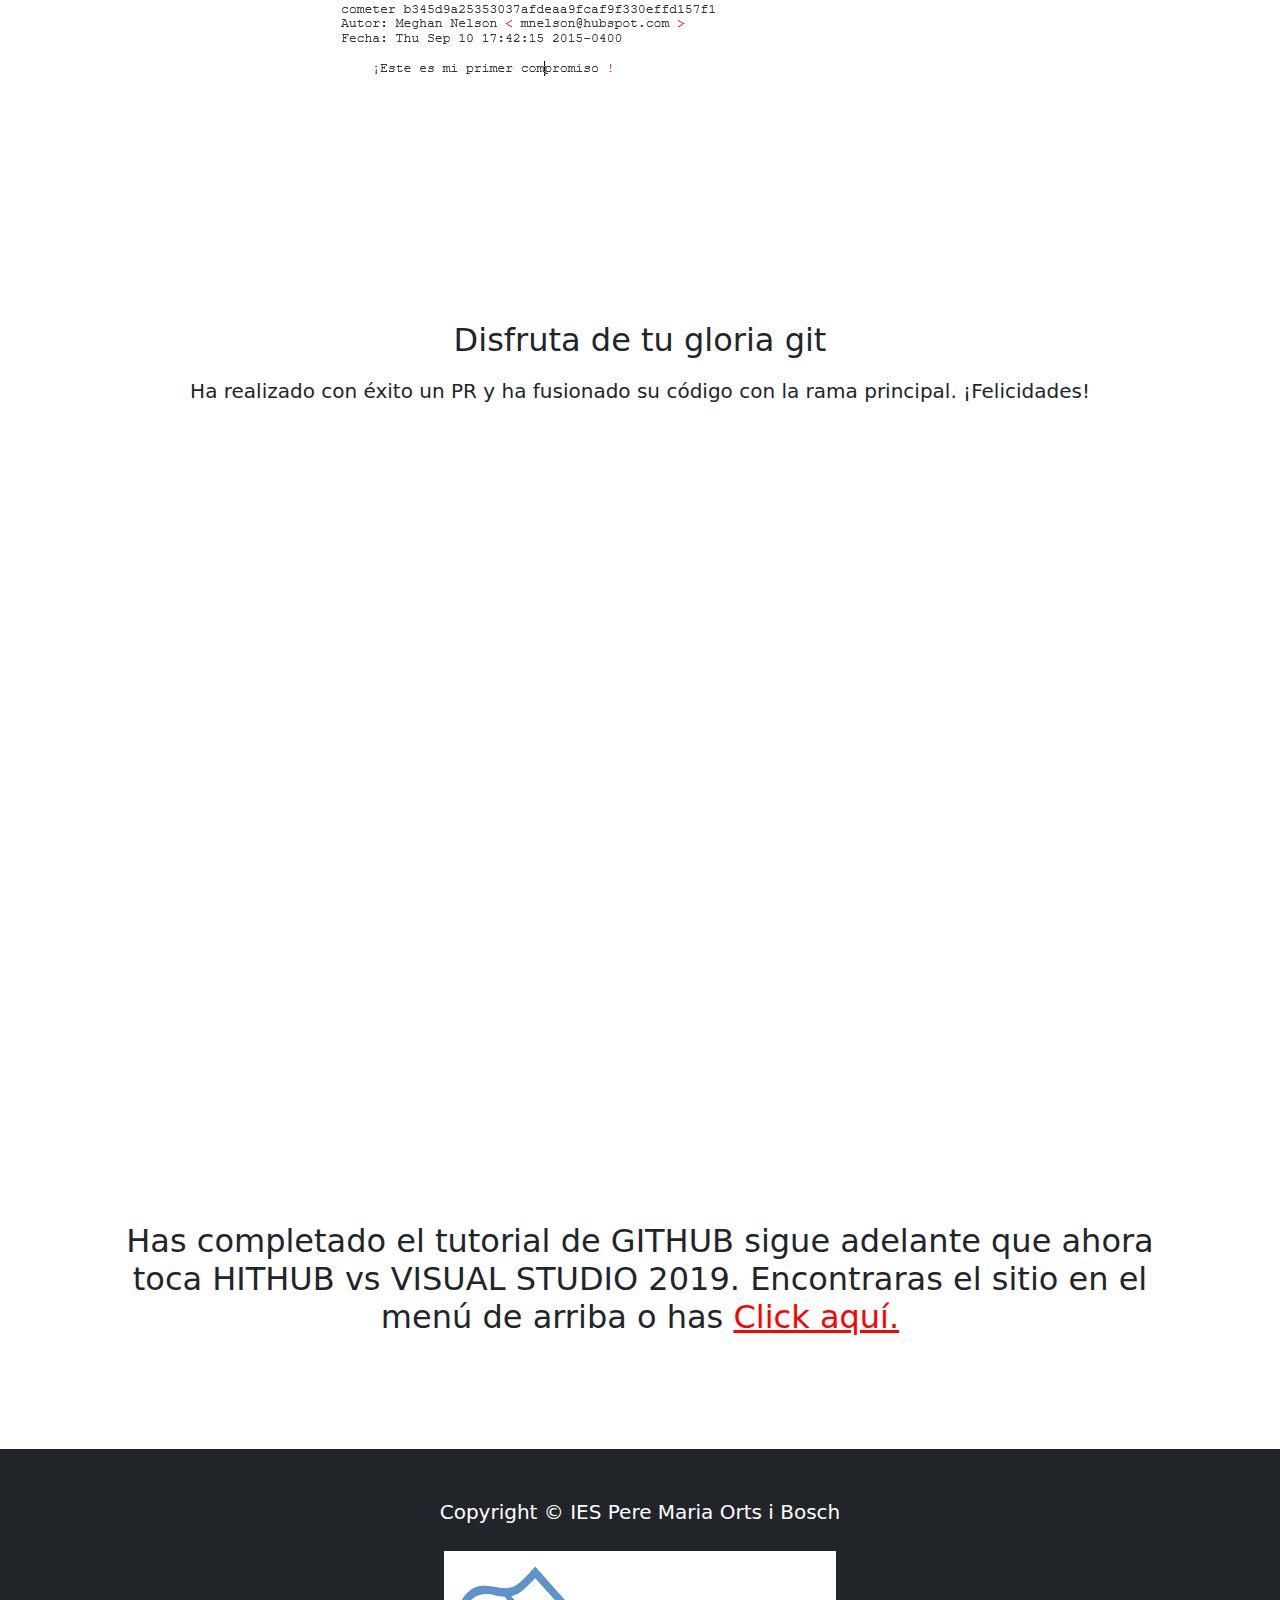
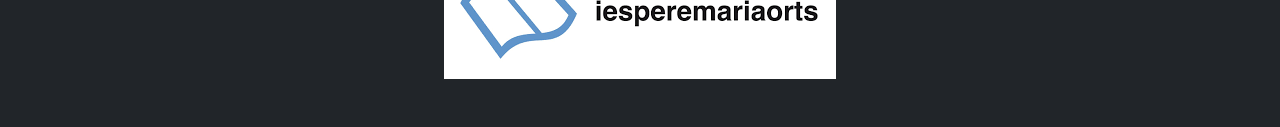
==== commit 7ac2aa9d: "Modifique la disposicion de la paguina de GitHub" ====
--- a/gitHub.html
+++ b/gitHub.html
@@ -38,7 +38,7 @@
         <section class="py-5">
             <div class="container my-5">
                 <div class="row justify-content-center">
-                    <div class="col-lg-6">
+                    <div class="col-lg-66">
                         <h2>Crea un nuevo repositorio en GitHub</h2>
                         <p class="lead"></p>
                         <p class="mb-0">Si solo desea realizar un seguimiento de su código localmente, no necesita usar GitHub. Pero si desea trabajar con un equipo, puede usar GitHub para modificar de forma colaborativa el código del proyecto.
@@ -73,7 +73,7 @@
         <section class="py-5">
             <div class="container my-5">
                 <div class="row justify-content-center">
-                    <div class="col-lg-6">
+                    <div class="col-lg-66">
                         <h2>Enviar una rama a GitHub</h2>
                         <p class="lead"></p>
                         <p class="mb-0">Ahora enviaremos la confirmación en su rama a su nuevo repositorio de GitHub. Esto permite que otras personas vean los cambios que ha realizado. Si el propietario del repositorio los aprueba, los cambios se pueden combinar en la rama principal.
@@ -103,7 +103,7 @@
         <section class="py-5">
             <div class="container my-5">
                 <div class="row justify-content-center">
-                    <div class="col-lg-6">
+                    <div class="col-lg-66">
                         <h2>Crear una solicitud de extracción (PR)</h2>
                         <p class="lead"></p>
                         <p class="mb-0">Una solicitud de extracción (o PR) es una forma de alertar a los propietarios de un repositorio de que desea realizar algunos cambios en su código. Les permite revisar el código y asegurarse de que se vea bien antes de poner los cambios en la rama principal.
@@ -151,7 +151,7 @@
         <section class="py-5">
             <div class="container my-5">
                 <div class="row justify-content-center">
-                    <div class="col-lg-6">
+                    <div class="col-lg-66">
                         <h2>Obtenga los cambios en GitHub de regreso a su computadora</h2>
                         <p class="lead"></p>
                         <p class="mb-0">En este momento, el repositorio en GitHub se ve un poco diferente al que tiene en su máquina local. Por ejemplo, la confirmación que realizó en su rama y se fusionó con la rama principal no existe en la rama principal de su máquina local.
@@ -179,7 +179,7 @@
         <section class="py-5">
             <div class="container my-5">
                 <div class="row justify-content-center">
-                    <div class="col-lg-6">
+                    <div class="col-lg-66">
                         <h2>Disfruta de tu gloria git</h2>
                         <p class="lead"></p>
                         <p class="mb-0">Ha realizado con éxito un PR y ha fusionado su código con la rama principal. ¡Felicidades!</p>
@@ -190,7 +190,7 @@
         <section class="py-5">
             <div class="container my-5">
                 <div class="row justify-content-center">
-                    <div class="col-lg-6">
+                    <div class="col-lg-66">
                         <h2></h2>
                         <p class="lead"></p>
                         <p class="mb-0">
@@ -208,7 +208,7 @@
         <section class="py-5">
             <div class="container my-5">
                 <div class="row justify-content-center">
-                    <div class="col-lg-6">
+                    <div class="col-lg-66">
                         <h2>Has completado el tutorial de GITHUB sigue adelante que ahora toca HITHUB vs VISUAL STUDIO 2019. Encontraras el sitio en el menú de arriba o has <a href="gitVsVisual.html" style="color: red">Click aquí.</a></h2>
                         <p class="lead"></p>
                         <p class="mb-0"></p>
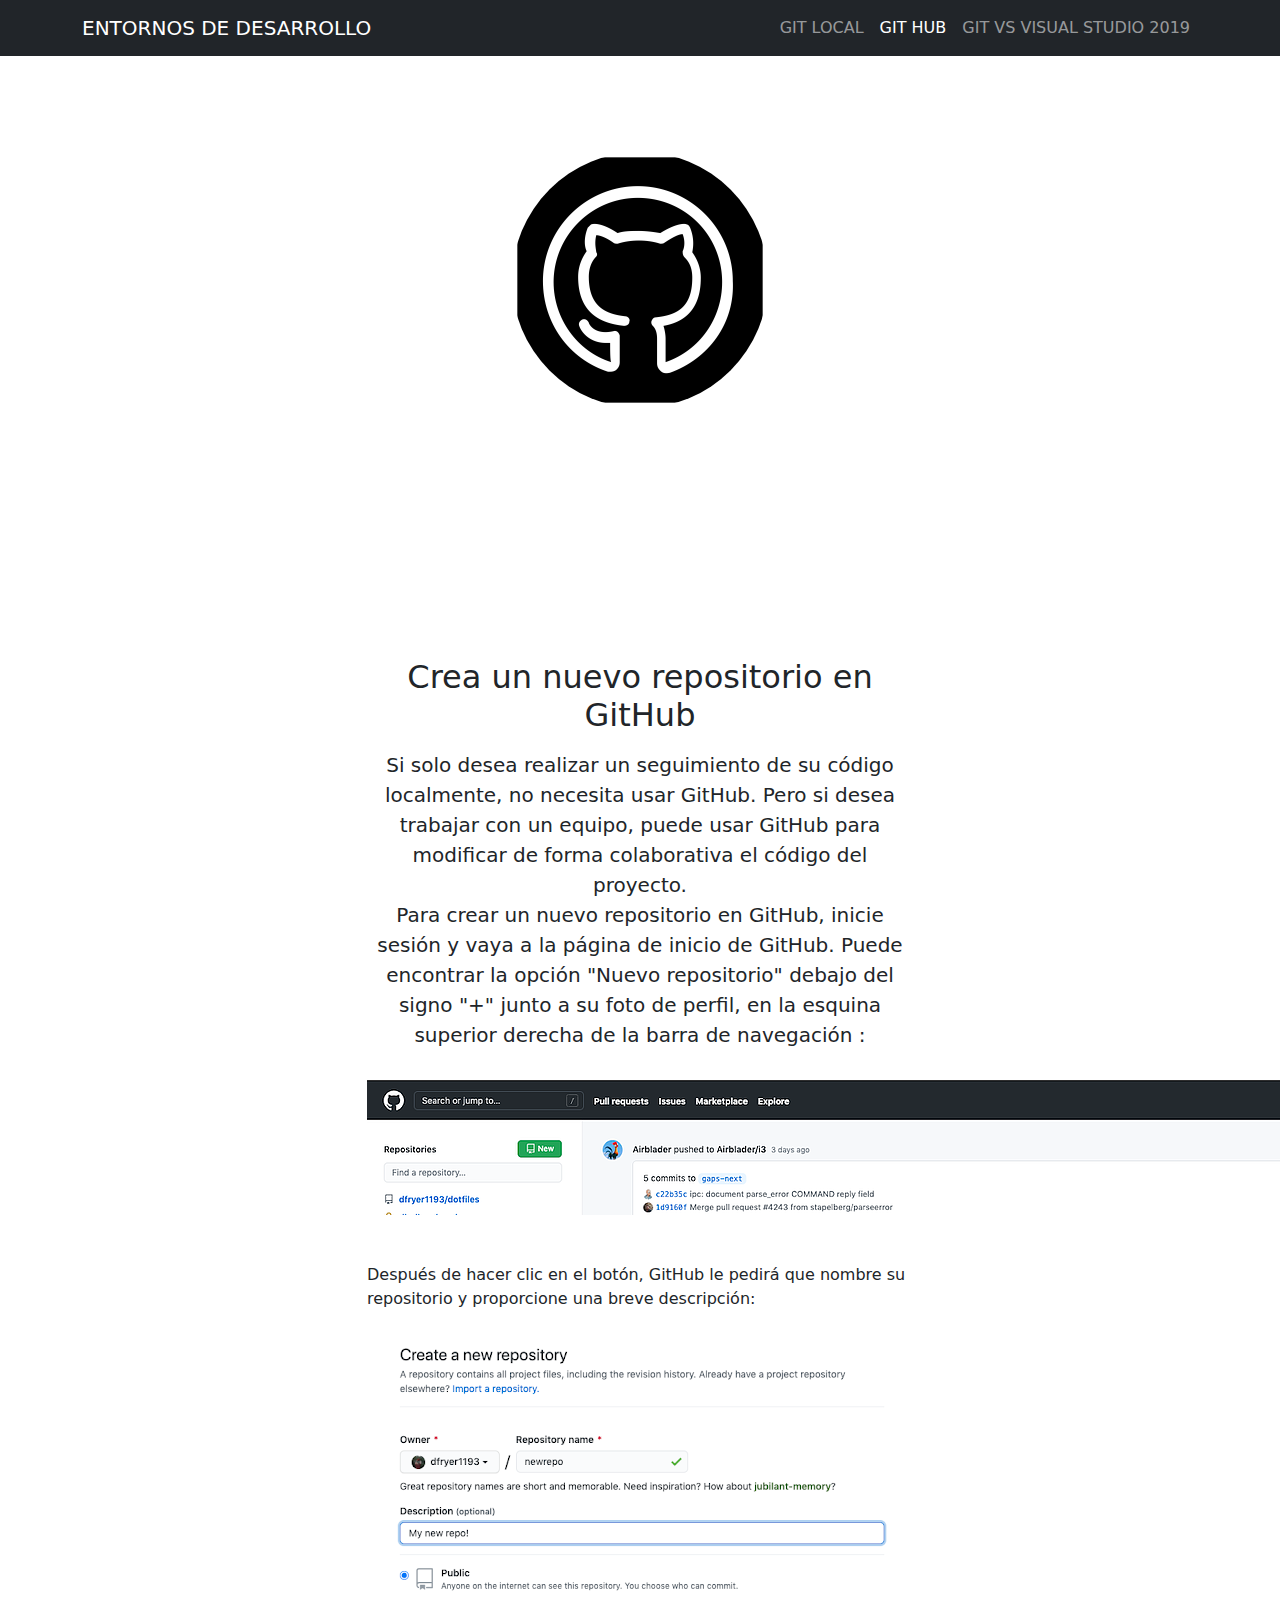
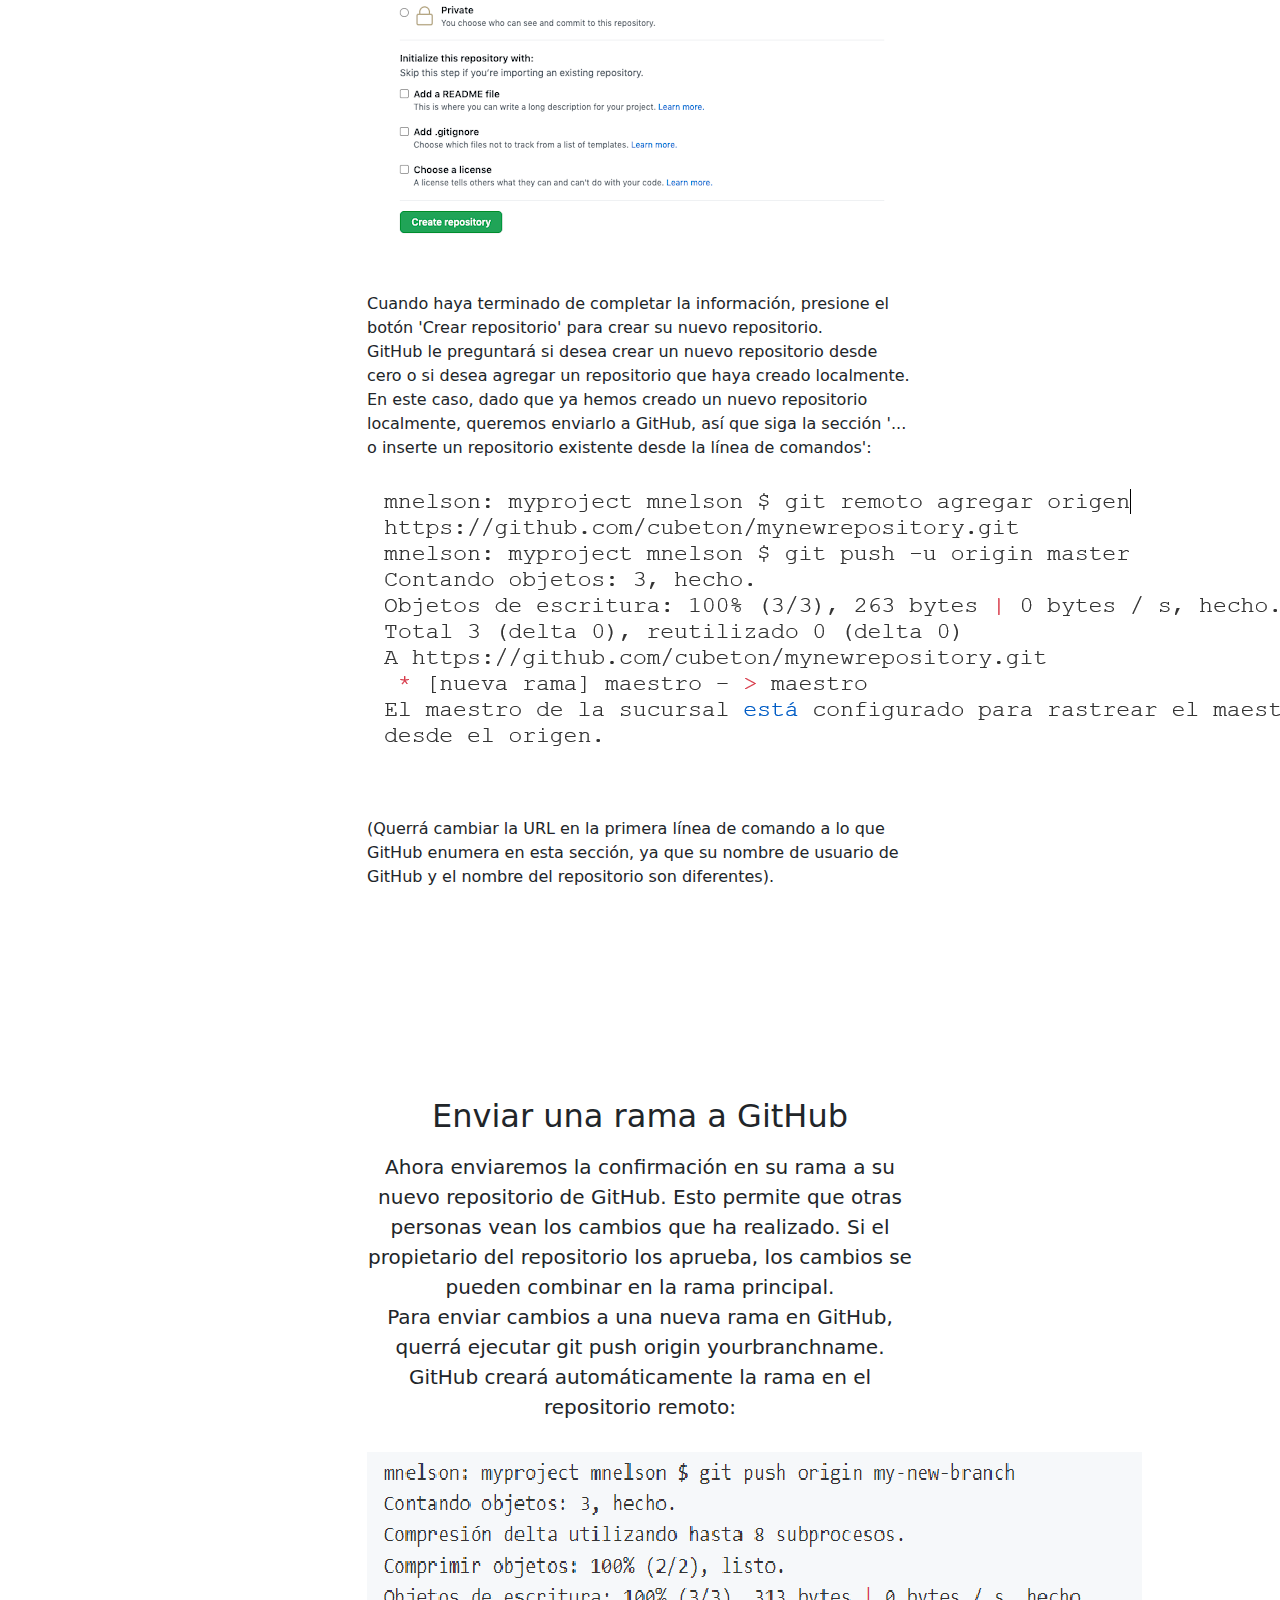
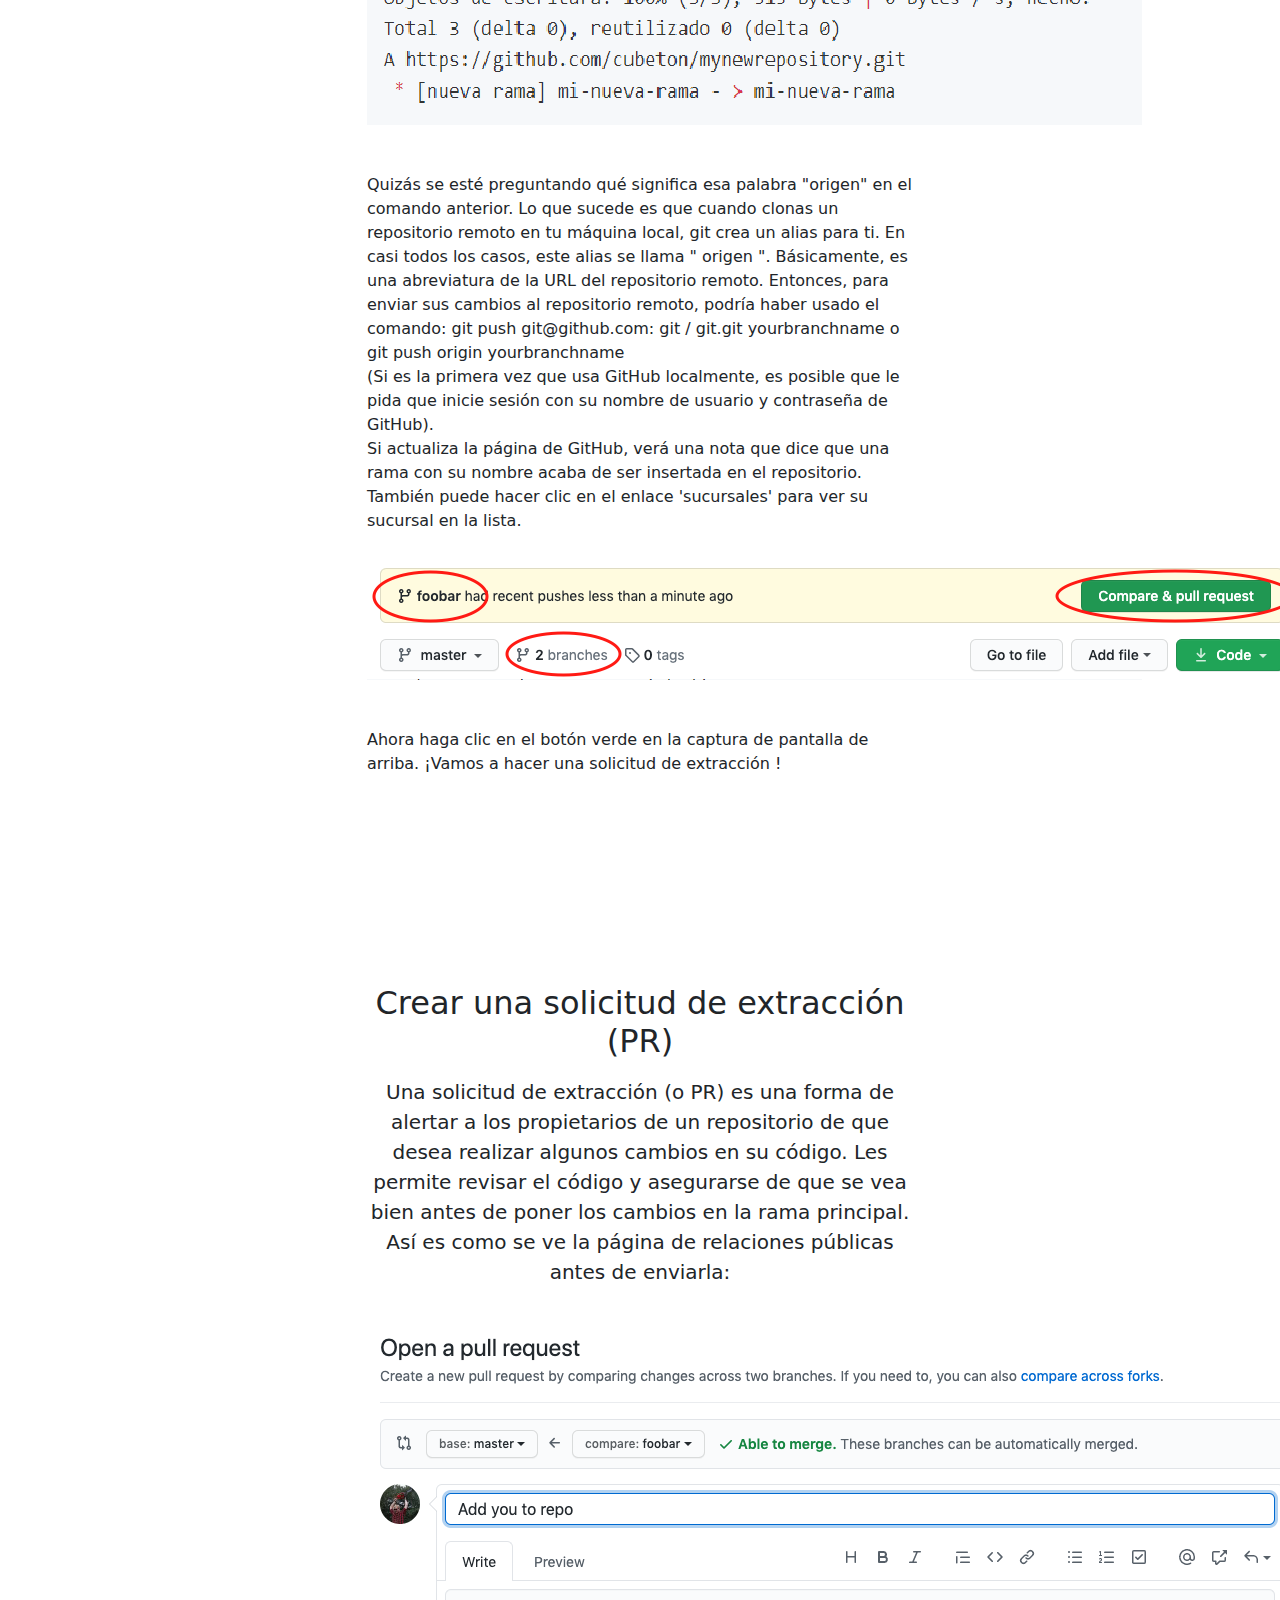
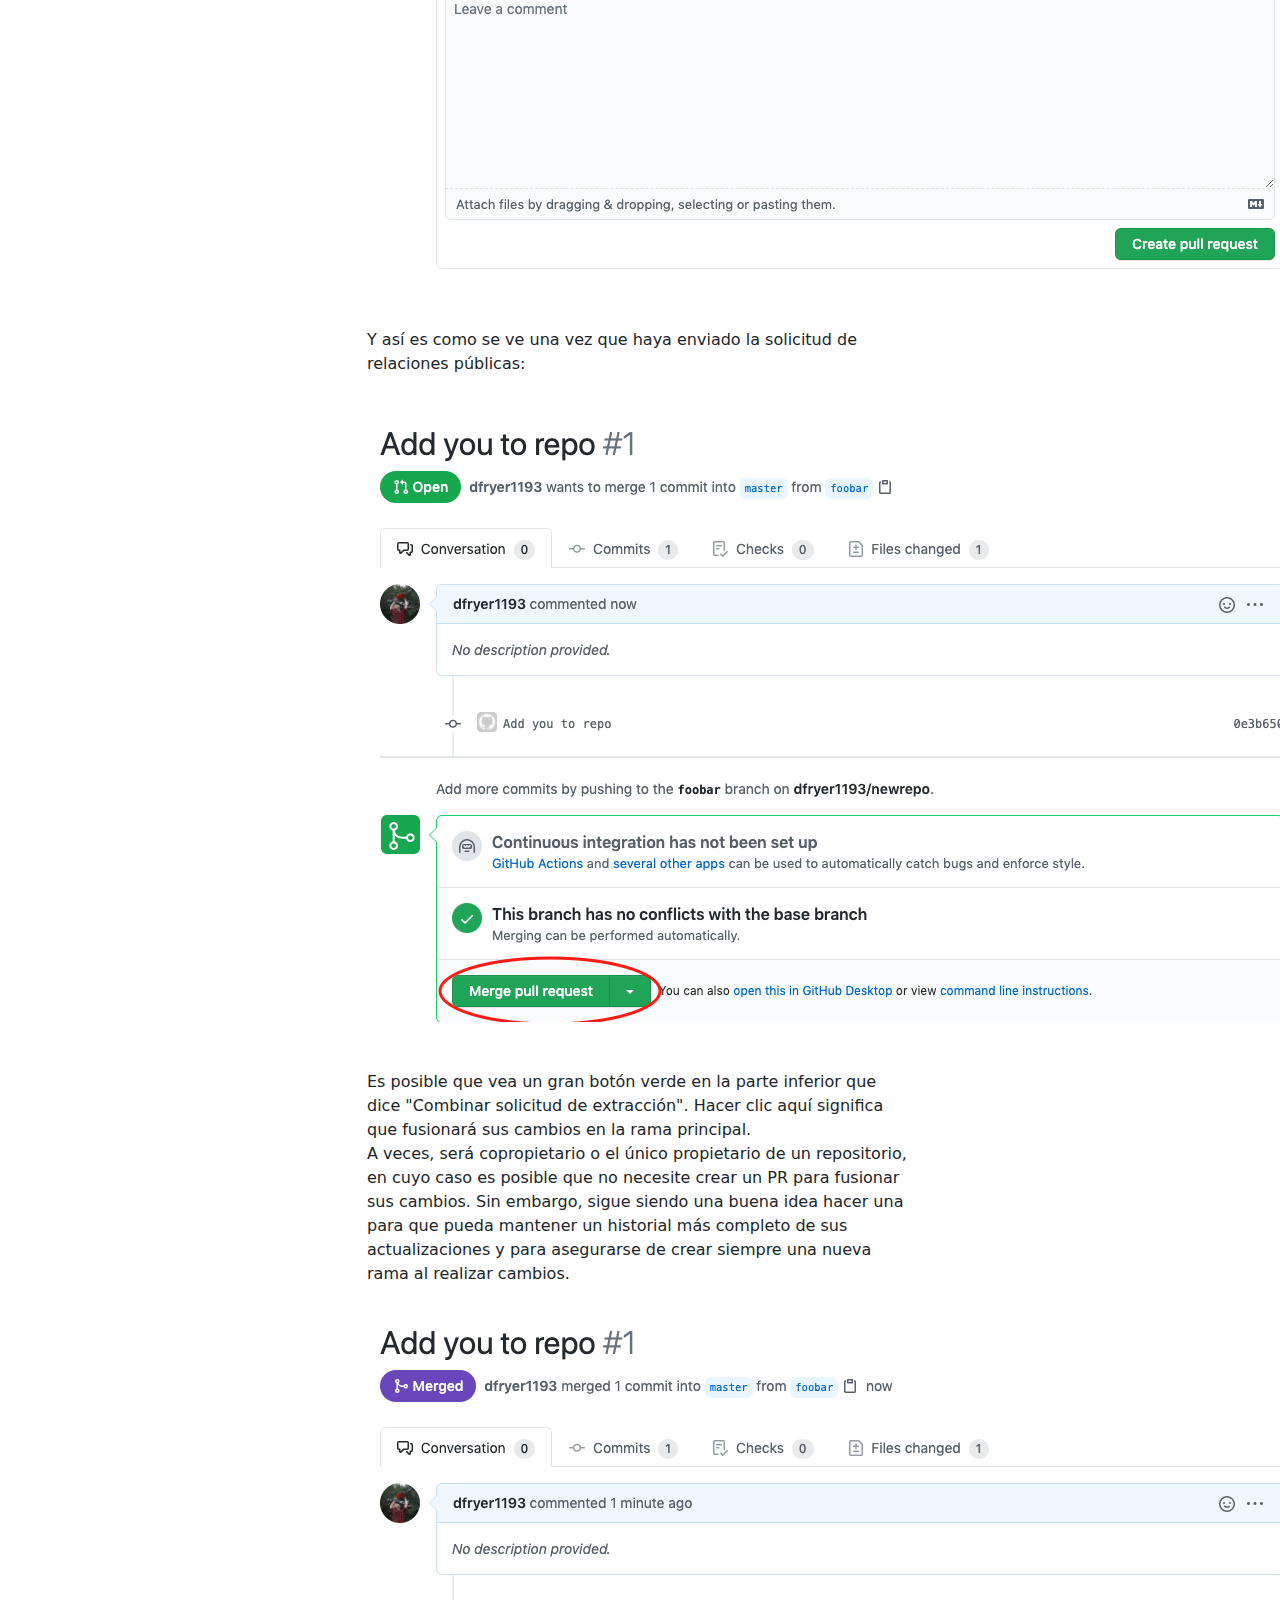
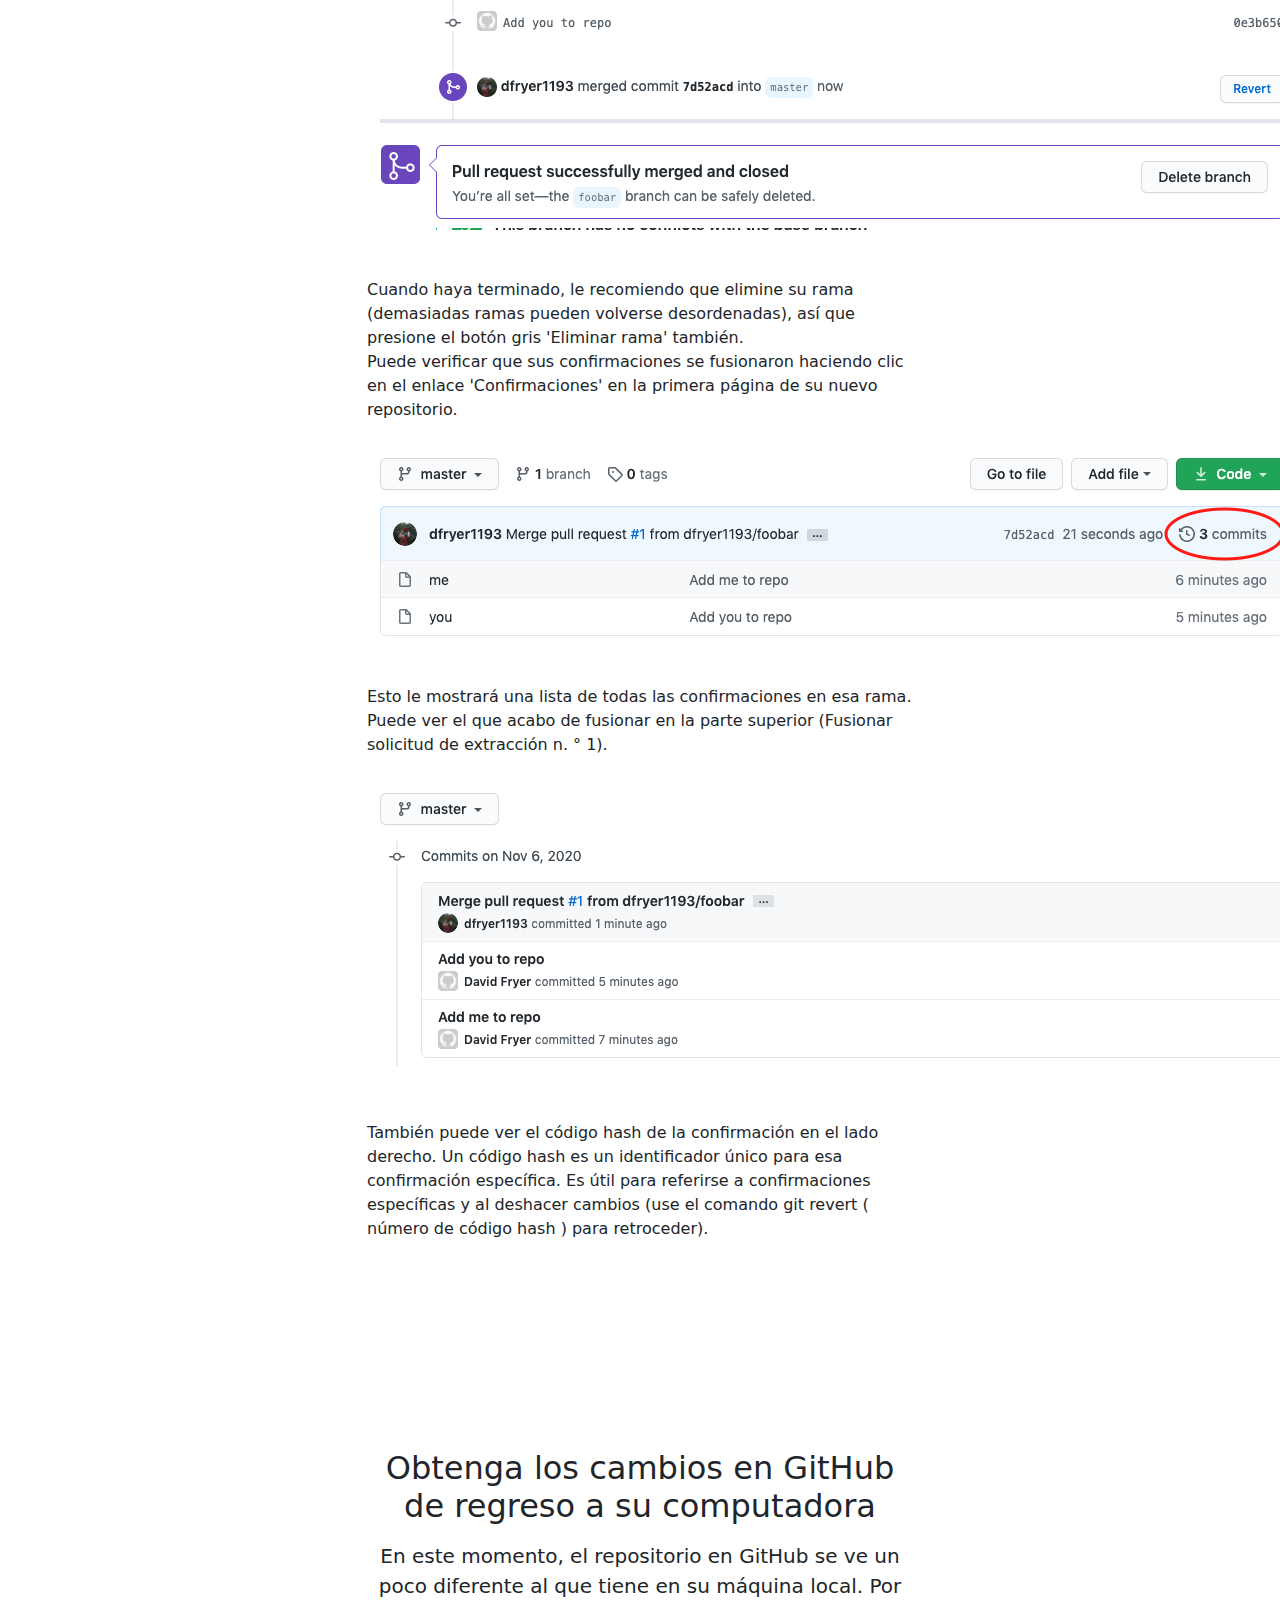
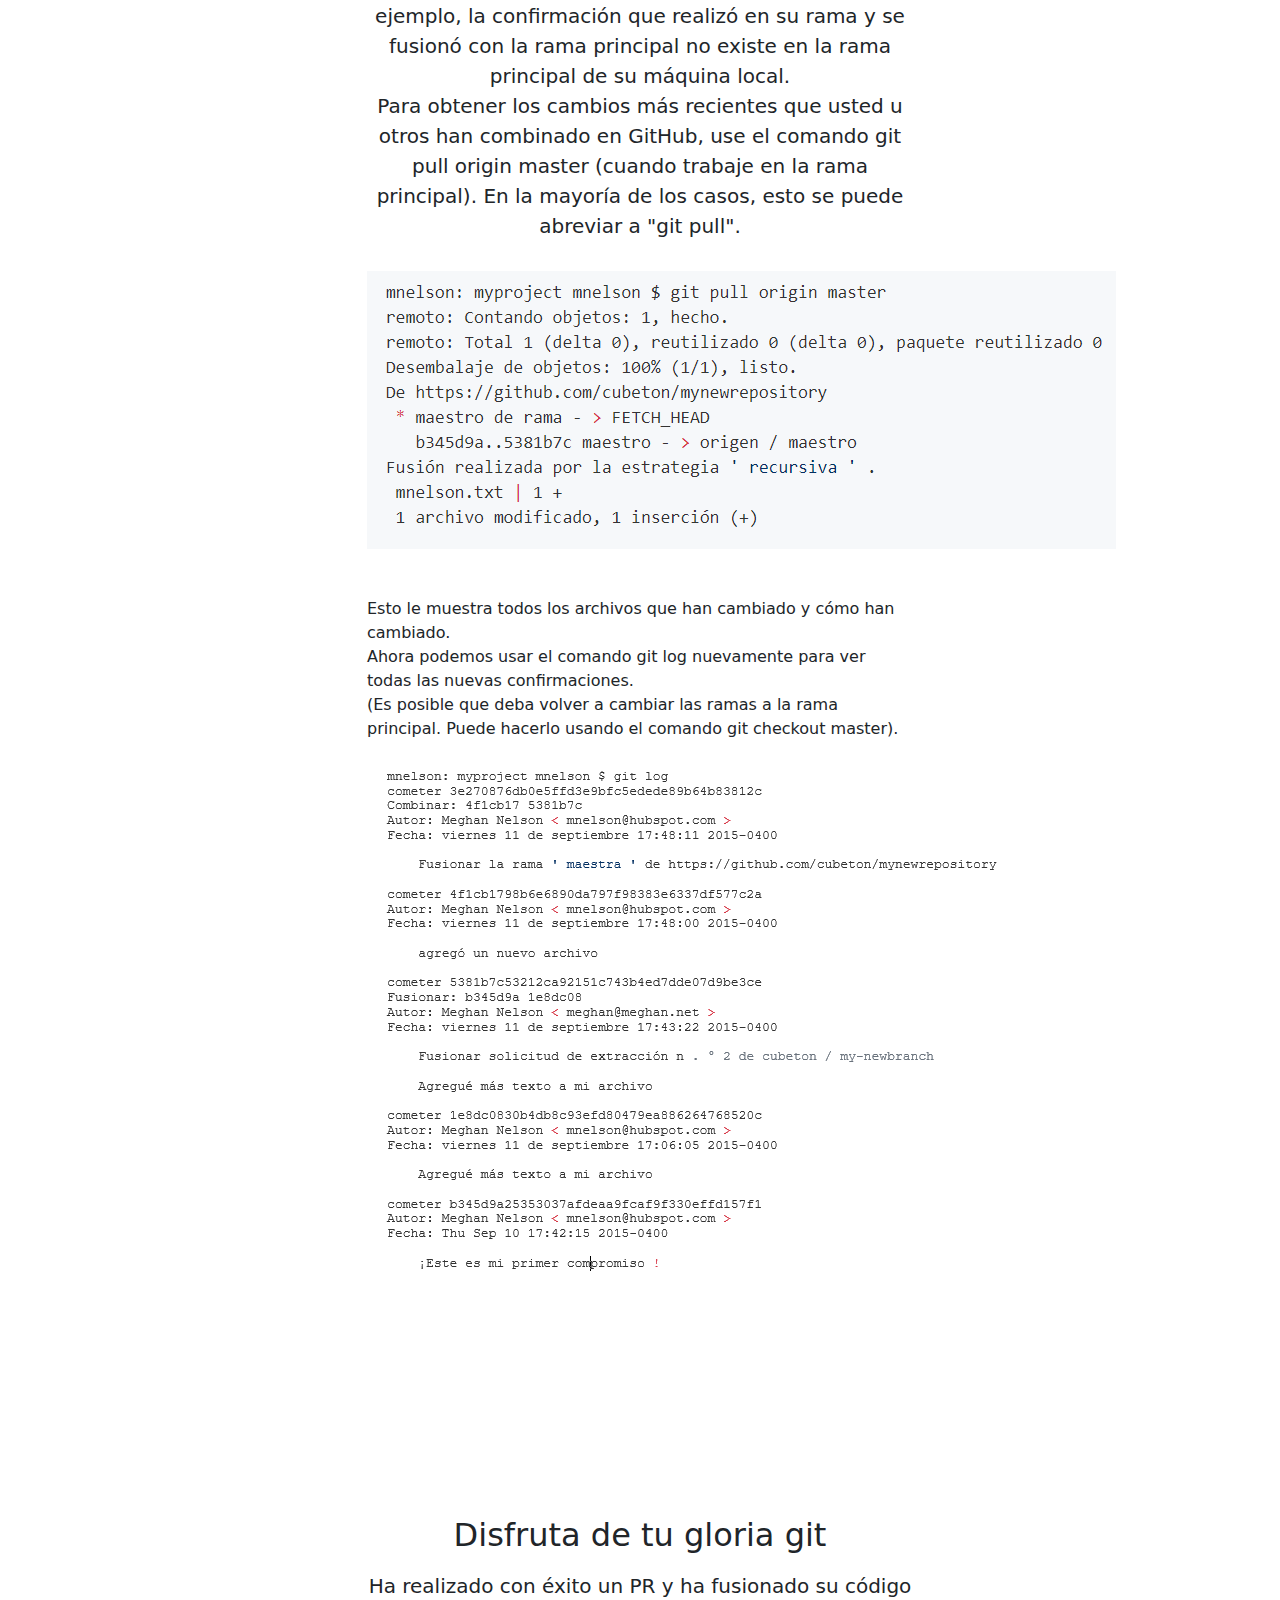
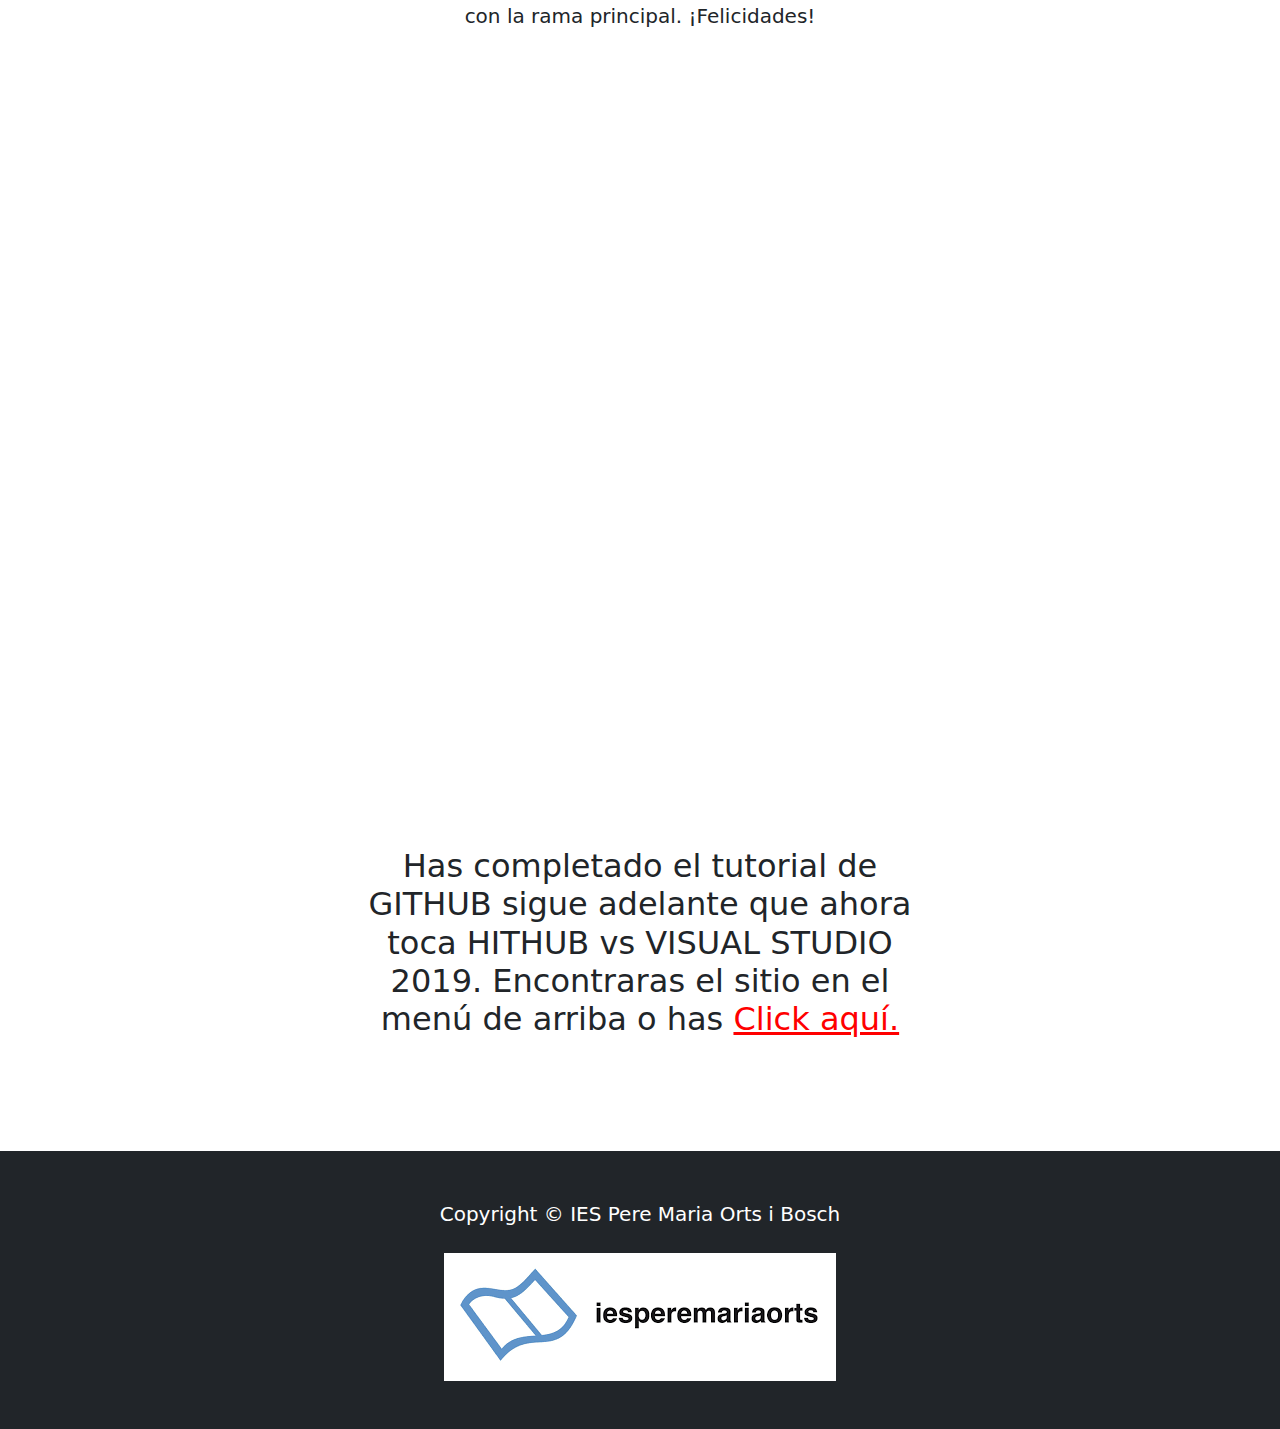
==== commit 32cbf03b: "Add files via upload" ====
--- a/gitHub.html
+++ b/gitHub.html
@@ -1,231 +1,229 @@
-<!DOCTYPE html>
-<html lang="en">
-    <head>
-        <meta charset="utf-8" />
-        <meta name="viewport" content="width=device-width, initial-scale=1, shrink-to-fit=no" />
-        <meta name="description" content="" />
-        <meta name="author" content="" />
-        <title>Proyecto Final Git - GitHub</title>
-        <!-- Favicon-->
-        <link rel="icon" type="image/x-icon" href="assets/favicon.ico" />
-        <!-- Core theme CSS (includes Bootstrap)-->
-        <link href="css/styles.css" rel="stylesheet" />
-    </head>
-    <body>
-        <!-- Responsive navbar-->
-        <nav class="navbar navbar-expand-lg navbar-dark bg-dark">
-            <div class="container">
-                <a class="navbar-brand" href="index.html">ENTORNOS DE DESARROLLO</a>
-                <button class="navbar-toggler" type="button" data-bs-toggle="collapse" data-bs-target="#navbarSupportedContent" aria-controls="navbarSupportedContent" aria-expanded="false" aria-label="Toggle navigation"><span class="navbar-toggler-icon"></span></button>
-                <div class="collapse navbar-collapse" id="navbarSupportedContent">
-                    <ul class="navbar-nav ms-auto mb-2 mb-lg-0">
-                        <li class="nav-item"><a class="nav-link active" aria-current="page" href="gitLocal.html">GIT LOCAL</a></li>
-                        <li class="nav-item"><a class="nav-link" href="gitHub.html">GIT HUB</a></li>
-                        <li class="nav-item"><a class="nav-link" href="gitVsVisual.html">GIT VS VISUAL STUDIO 2019</a></li>
-                    </ul>
-                </div>
-            </div>
-        </nav>
-        <!-- Header - set the background image for the header in the line below-->
-        <header class="py-5 bg-image-full" style="background-image: url('https://source.unsplash.com/wfh8dDlNFOk/1600x900')">
-            <div class="text-center my-5">
-                <img class="img-fluid rounded-circle mb-4" src="assets/PortadaGitHub.png" alt="..." />
-                <h1 class="text-white fs-3 fw-bolder">TUTORIAL GIT HUB </h1>
-              
-            </div>
-        </header>
-        <!-- Content section-->
-        <section class="py-5">
-            <div class="container my-5">
-                <div class="row justify-content-center">
-                    <div class="col-lg-66">
-                        <h2>Crea un nuevo repositorio en GitHub</h2>
-                        <p class="lead"></p>
-                        <p class="mb-0">Si solo desea realizar un seguimiento de su código localmente, no necesita usar GitHub. Pero si desea trabajar con un equipo, puede usar GitHub para modificar de forma colaborativa el código del proyecto.
-                        <br>
-                        Para crear un nuevo repositorio en GitHub, inicie sesión y vaya a la página de inicio de GitHub. Puede encontrar la opción "Nuevo repositorio" debajo del signo "+" junto a su foto de perfil, en la esquina superior derecha de la barra de navegación :
-                        </p>
-                        <p class="mb-0">
-                        <br>  
-                        <br>    
-                          <img class="imgIESPERE" src="assets/24.png" alt="..." align="left" />   
-                        <br>
-                        <br>   
-                        Después de hacer clic en el botón, GitHub le pedirá que nombre su repositorio y proporcione una breve descripción:    
-                        <br>  
-                        <br>    
-                        <center>   <img class="imgIESPERE" src="assets/25.png" alt="..." /></center>   
-                        <br>
-                        <br>     
-                        Cuando haya terminado de completar la información, presione el botón 'Crear repositorio' para crear su nuevo repositorio.
-                        <br>
-                        GitHub le preguntará si desea crear un nuevo repositorio desde cero o si desea agregar un repositorio que haya creado localmente. En este caso, dado que ya hemos creado un nuevo repositorio localmente, queremos enviarlo a GitHub, así que siga la sección '... o inserte un repositorio existente desde la línea de comandos': <br>  
-                        <br>    
-                        <center>   <img class="imgIESPERE" src="assets/26.png" alt="..." /></center>   
-                        <br>
-                        <br>     
-                        (Querrá cambiar la URL en la primera línea de comando a lo que GitHub enumera en esta sección, ya que su nombre de usuario de GitHub y el nombre del repositorio son diferentes).    
-                        </p>
-                    </div>
-                </div>
-            </div>
-        </section>
-        <section class="py-5">
-            <div class="container my-5">
-                <div class="row justify-content-center">
-                    <div class="col-lg-66">
-                        <h2>Enviar una rama a GitHub</h2>
-                        <p class="lead"></p>
-                        <p class="mb-0">Ahora enviaremos la confirmación en su rama a su nuevo repositorio de GitHub. Esto permite que otras personas vean los cambios que ha realizado. Si el propietario del repositorio los aprueba, los cambios se pueden combinar en la rama principal.
-                        <br> 
-                        Para enviar cambios a una nueva rama en GitHub, querrá ejecutar git push origin yourbranchname. GitHub creará automáticamente la rama en el repositorio remoto:
-                        <br>  
-                        <br>    
-                        <center>   <img class="imgIESPERE" src="assets/27.png" alt="..." /></center>   
-                        <br>
-                        <br>
-                        Quizás se esté preguntando qué significa esa palabra "origen" en el comando anterior. Lo que sucede es que cuando clonas un repositorio remoto en tu máquina local, git crea un alias para ti. En casi todos los casos, este alias se llama " origen ". Básicamente, es una abreviatura de la URL del repositorio remoto. Entonces, para enviar sus cambios al repositorio remoto, podría haber usado el comando: git push git@github.com: git / git.git yourbranchname o git push origin yourbranchname
-                        <br> 
-                        (Si es la primera vez que usa GitHub localmente, es posible que le pida que inicie sesión con su nombre de usuario y contraseña de GitHub).
-                        <br> 
-                        Si actualiza la página de GitHub, verá una nota que dice que una rama con su nombre acaba de ser insertada en el repositorio. También puede hacer clic en el enlace 'sucursales' para ver su sucursal en la lista.    
-                        <br>  
-                        <br>    
-                        <center>   <img class="imgIESPERE" src="assets/28.png" alt="..." /></center>   
-                        <br>
-                        <br>    
-                        Ahora haga clic en el botón verde en la captura de pantalla de arriba. ¡Vamos a hacer una solicitud de extracción !    
-                        </p>
-                    </div>
-                </div>
-            </div>
-        </section>
-        <section class="py-5">
-            <div class="container my-5">
-                <div class="row justify-content-center">
-                    <div class="col-lg-66">
-                        <h2>Crear una solicitud de extracción (PR)</h2>
-                        <p class="lead"></p>
-                        <p class="mb-0">Una solicitud de extracción (o PR) es una forma de alertar a los propietarios de un repositorio de que desea realizar algunos cambios en su código. Les permite revisar el código y asegurarse de que se vea bien antes de poner los cambios en la rama principal.
-                        <br>
-                        Así es como se ve la página de relaciones públicas antes de enviarla:
-                        <br>  
-                        <br>    
-                        <center>   <img class="imgIESPERE" src="assets/29.png" alt="..." /></center>   
-                        <br>
-                        <br> 
-                        Y así es como se ve una vez que haya enviado la solicitud de relaciones públicas:  
-                        <br>  
-                        <br>    
-                        <center>   <img class="imgIESPERE" src="assets/30.png" alt="..." /></center>   
-                        <br>
-                        <br>
-                        Es posible que vea un gran botón verde en la parte inferior que dice "Combinar solicitud de extracción". Hacer clic aquí significa que fusionará sus cambios en la rama principal.
-                         <br> 
-                        A veces, será copropietario o el único propietario de un repositorio, en cuyo caso es posible que no necesite crear un PR para fusionar sus cambios. Sin embargo, sigue siendo una buena idea hacer una para que pueda mantener un historial más completo de sus actualizaciones y para asegurarse de crear siempre una nueva rama al realizar cambios.  
-                         <br>  
-                        <br>    
-                        <center>   <img class="imgIESPERE" src="assets/31.png" alt="..." /></center>   
-                        <br>
-                        <br>  
-                        Cuando haya terminado, le recomiendo que elimine su rama (demasiadas ramas pueden volverse desordenadas), así que presione el botón gris 'Eliminar rama' también.
-                        <br>
-                        Puede verificar que sus confirmaciones se fusionaron haciendo clic en el enlace 'Confirmaciones' en la primera página de su nuevo repositorio. 
-                        <br>  
-                        <br>    
-                        <center>   <img class="imgIESPERE" src="assets/32.png" alt="..." /></center>   
-                        <br>
-                        <br> 
-                        Esto le mostrará una lista de todas las confirmaciones en esa rama. Puede ver el que acabo de fusionar en la parte superior (Fusionar solicitud de extracción n. ° 1). 
-                        <br>  
-                        <br>    
-                        <center>   <img class="imgIESPERE" src="assets/33.png" alt="..." /></center>   
-                        <br>
-                        <br> 
-                        También puede ver el código hash de la confirmación en el lado derecho. Un código hash es un identificador único para esa confirmación específica. Es útil para referirse a confirmaciones específicas y al deshacer cambios (use el comando git revert ( número de código hash )  para retroceder).    
-                        </p>
-                    </div>
-                </div>
-            </div>
-        </section>
-        <section class="py-5">
-            <div class="container my-5">
-                <div class="row justify-content-center">
-                    <div class="col-lg-66">
-                        <h2>Obtenga los cambios en GitHub de regreso a su computadora</h2>
-                        <p class="lead"></p>
-                        <p class="mb-0">En este momento, el repositorio en GitHub se ve un poco diferente al que tiene en su máquina local. Por ejemplo, la confirmación que realizó en su rama y se fusionó con la rama principal no existe en la rama principal de su máquina local.
-                        <br>
-                        Para obtener los cambios más recientes que usted u otros han combinado en GitHub, use el comando git pull origin master (cuando trabaje en la rama principal). En la mayoría de los casos, esto se puede abreviar a "git pull".
-                        <br>  
-                        <br>    
-                        <center>   <img class="imgIESPERE" src="assets/34.png" alt="..." /></center>   
-                        <br>
-                        <br>
-                            Esto le muestra todos los archivos que han cambiado y cómo han cambiado.
-                        <br>
-                        Ahora podemos usar el comando git log nuevamente para ver todas las nuevas confirmaciones.
-                        <br>
-                        (Es posible que deba volver a cambiar las ramas a la rama principal. Puede hacerlo usando el comando git checkout master).
-                         <br>  
-                        <br>    
-                        <center>   <img class="imgIESPERE" src="assets/35.png" alt="..." /></center>   
-                        <br>    
-                        </p>
-                    </div>
-                </div>
-            </div>
-        </section>
-        <section class="py-5">
-            <div class="container my-5">
-                <div class="row justify-content-center">
-                    <div class="col-lg-66">
-                        <h2>Disfruta de tu gloria git</h2>
-                        <p class="lead"></p>
-                        <p class="mb-0">Ha realizado con éxito un PR y ha fusionado su código con la rama principal. ¡Felicidades!</p>
-                    </div>
-                </div>
-            </div>
-        </section>
-        <section class="py-5">
-            <div class="container my-5">
-                <div class="row justify-content-center">
-                    <div class="col-lg-66">
-                        <h2></h2>
-                        <p class="lead"></p>
-                        <p class="mb-0">
-                        </p>
-                    </div>
-                </div>
-            </div>
-        </section>
-        <!-- Image element - set the background image for the header in the line below-->
-        <div class="py-5 bg-image-full" style="background-image: url('https://source.unsplash.com/4ulffa6qoKA/1200x800')">
-            <!-- Put anything you want here! The spacer below with inline CSS is just for demo purposes!-->
-            <div style="height: 20rem"></div>
-        </div>
-        <!-- Content section-->
-        <section class="py-5">
-            <div class="container my-5">
-                <div class="row justify-content-center">
-                    <div class="col-lg-66">
-                        <h2>Has completado el tutorial de GITHUB sigue adelante que ahora toca HITHUB vs VISUAL STUDIO 2019. Encontraras el sitio en el menú de arriba o has <a href="gitVsVisual.html" style="color: red">Click aquí.</a></h2>
-                        <p class="lead"></p>
-                        <p class="mb-0"></p>
-                    </div>
-                </div>
-            </div>
-        </section>
-        <!-- Footer-->
-        <footer class="py-5 bg-dark">
-            <div class="container"><p class="m-0 text-center text-white">Copyright &copy; IES Pere Maria Orts i Bosch</p></div>
-            <br>
-        <center>   <img class="imgIESPERE" src="assets/descarga.png" alt="..." /></center> 
-        </footer>
-        <!-- Bootstrap core JS-->
-        <script src="https://cdn.jsdelivr.net/npm/bootstrap@5.0.1/dist/js/bootstrap.bundle.min.js"></script>
-        <!-- Core theme JS-->
-        <script src="js/scripts.js"></script>
-    </body>
-</html>
-
+<!DOCTYPE html>
+<html lang="en">
+    <head>
+        <meta charset="utf-8" />
+        <meta name="viewport" content="width=device-width, initial-scale=1, shrink-to-fit=no" />
+        <meta name="description" content="" />
+        <meta name="author" content="" />
+        <title>Proyecto Final Git - GitHub</title>
+        <!-- Favicon-->
+        <link rel="icon" type="image/x-icon" href="assets/favicon.ico" />
+        <!-- Core theme CSS (includes Bootstrap)-->
+        <link href="css/styles.css" rel="stylesheet" />
+    </head>
+    <body>
+        <!-- Responsive navbar-->
+        <nav class="navbar navbar-expand-lg navbar-dark bg-dark">
+            <div class="container">
+                <a class="navbar-brand" href="index.html">ENTORNOS DE DESARROLLO</a>
+                <button class="navbar-toggler" type="button" data-bs-toggle="collapse" data-bs-target="#navbarSupportedContent" aria-controls="navbarSupportedContent" aria-expanded="false" aria-label="Toggle navigation"><span class="navbar-toggler-icon"></span></button>
+                <div class="collapse navbar-collapse" id="navbarSupportedContent">
+                    <ul class="navbar-nav ms-auto mb-2 mb-lg-0">
+                        <li class="nav-item"><a class="nav-link" aria-current="page" href="gitLocal.html">GIT LOCAL</a></li>
+                        <li class="nav-item"><a class="nav-link active" href="gitHub.html">GIT HUB</a></li>
+                        <li class="nav-item"><a class="nav-link" href="gitVsVisual.html">GIT VS VISUAL STUDIO 2019</a></li>
+                    </ul>
+                </div>
+            </div>
+        </nav>
+        <!-- Header - set the background image for the header in the line below-->
+        <header class="py-5 bg-image-full" style="background-image: url('https://source.unsplash.com/wfh8dDlNFOk/1600x900')">
+            <div class="text-center my-5">
+                <img class="img-fluid rounded-circle mb-4" src="assets/PortadaGitHub.png" alt="..." />
+                <h1 class="text-white fs-3 fw-bolder">TUTORIAL GIT HUB </h1>
+              
+            </div>
+        </header>
+        <!-- Content section-->
+        <section class="py-5">
+            <div class="container my-5">
+                <div class="row justify-content-center">
+                    <div class="col-lg-6">
+                        <h2>Crea un nuevo repositorio en GitHub</h2>
+                        <p class="lead"></p>
+                        <p class="mb-0">Si solo desea realizar un seguimiento de su código localmente, no necesita usar GitHub. Pero si desea trabajar con un equipo, puede usar GitHub para modificar de forma colaborativa el código del proyecto.
+                        <br>
+                        Para crear un nuevo repositorio en GitHub, inicie sesión y vaya a la página de inicio de GitHub. Puede encontrar la opción "Nuevo repositorio" debajo del signo "+" junto a su foto de perfil, en la esquina superior derecha de la barra de navegación :
+                        <br>  
+                        <br>    
+                        <center>   <img class="imgIESPERE" src="assets/24.png" alt="..." /></center>   
+                        <br>
+                        <br>   
+                        Después de hacer clic en el botón, GitHub le pedirá que nombre su repositorio y proporcione una breve descripción:    
+                        <br>  
+                        <br>    
+                        <center>   <img class="imgIESPERE" src="assets/25.png" alt="..." /></center>   
+                        <br>
+                        <br>     
+                        Cuando haya terminado de completar la información, presione el botón 'Crear repositorio' para crear su nuevo repositorio.
+                        <br>
+                        GitHub le preguntará si desea crear un nuevo repositorio desde cero o si desea agregar un repositorio que haya creado localmente. En este caso, dado que ya hemos creado un nuevo repositorio localmente, queremos enviarlo a GitHub, así que siga la sección '... o inserte un repositorio existente desde la línea de comandos': <br>  
+                        <br>    
+                        <center>   <img class="imgIESPERE" src="assets/26.png" alt="..." /></center>   
+                        <br>
+                        <br>     
+                        (Querrá cambiar la URL en la primera línea de comando a lo que GitHub enumera en esta sección, ya que su nombre de usuario de GitHub y el nombre del repositorio son diferentes).    
+                        </p>
+                    </div>
+                </div>
+            </div>
+        </section>
+        <section class="py-5">
+            <div class="container my-5">
+                <div class="row justify-content-center">
+                    <div class="col-lg-6">
+                        <h2>Enviar una rama a GitHub</h2>
+                        <p class="lead"></p>
+                        <p class="mb-0">Ahora enviaremos la confirmación en su rama a su nuevo repositorio de GitHub. Esto permite que otras personas vean los cambios que ha realizado. Si el propietario del repositorio los aprueba, los cambios se pueden combinar en la rama principal.
+                        <br> 
+                        Para enviar cambios a una nueva rama en GitHub, querrá ejecutar git push origin yourbranchname. GitHub creará automáticamente la rama en el repositorio remoto:
+                        <br>  
+                        <br>    
+                        <center>   <img class="imgIESPERE" src="assets/27.png" alt="..." /></center>   
+                        <br>
+                        <br>
+                        Quizás se esté preguntando qué significa esa palabra "origen" en el comando anterior. Lo que sucede es que cuando clonas un repositorio remoto en tu máquina local, git crea un alias para ti. En casi todos los casos, este alias se llama " origen ". Básicamente, es una abreviatura de la URL del repositorio remoto. Entonces, para enviar sus cambios al repositorio remoto, podría haber usado el comando: git push git@github.com: git / git.git yourbranchname o git push origin yourbranchname
+                        <br> 
+                        (Si es la primera vez que usa GitHub localmente, es posible que le pida que inicie sesión con su nombre de usuario y contraseña de GitHub).
+                        <br> 
+                        Si actualiza la página de GitHub, verá una nota que dice que una rama con su nombre acaba de ser insertada en el repositorio. También puede hacer clic en el enlace 'sucursales' para ver su sucursal en la lista.    
+                        <br>  
+                        <br>    
+                        <center>   <img class="imgIESPERE" src="assets/28.png" alt="..." /></center>   
+                        <br>
+                        <br>    
+                        Ahora haga clic en el botón verde en la captura de pantalla de arriba. ¡Vamos a hacer una solicitud de extracción !    
+                        </p>
+                    </div>
+                </div>
+            </div>
+        </section>
+        <section class="py-5">
+            <div class="container my-5">
+                <div class="row justify-content-center">
+                    <div class="col-lg-6">
+                        <h2>Crear una solicitud de extracción (PR)</h2>
+                        <p class="lead"></p>
+                        <p class="mb-0">Una solicitud de extracción (o PR) es una forma de alertar a los propietarios de un repositorio de que desea realizar algunos cambios en su código. Les permite revisar el código y asegurarse de que se vea bien antes de poner los cambios en la rama principal.
+                        <br>
+                        Así es como se ve la página de relaciones públicas antes de enviarla:
+                        <br>  
+                        <br>    
+                        <center>   <img class="imgIESPERE" src="assets/29.png" alt="..." /></center>   
+                        <br>
+                        <br> 
+                        Y así es como se ve una vez que haya enviado la solicitud de relaciones públicas:  
+                        <br>  
+                        <br>    
+                        <center>   <img class="imgIESPERE" src="assets/30.png" alt="..." /></center>   
+                        <br>
+                        <br>
+                        Es posible que vea un gran botón verde en la parte inferior que dice "Combinar solicitud de extracción". Hacer clic aquí significa que fusionará sus cambios en la rama principal.
+                         <br> 
+                        A veces, será copropietario o el único propietario de un repositorio, en cuyo caso es posible que no necesite crear un PR para fusionar sus cambios. Sin embargo, sigue siendo una buena idea hacer una para que pueda mantener un historial más completo de sus actualizaciones y para asegurarse de crear siempre una nueva rama al realizar cambios.  
+                         <br>  
+                        <br>    
+                        <center>   <img class="imgIESPERE" src="assets/31.png" alt="..." /></center>   
+                        <br>
+                        <br>  
+                        Cuando haya terminado, le recomiendo que elimine su rama (demasiadas ramas pueden volverse desordenadas), así que presione el botón gris 'Eliminar rama' también.
+                        <br>
+                        Puede verificar que sus confirmaciones se fusionaron haciendo clic en el enlace 'Confirmaciones' en la primera página de su nuevo repositorio. 
+                        <br>  
+                        <br>    
+                        <center>   <img class="imgIESPERE" src="assets/32.png" alt="..." /></center>   
+                        <br>
+                        <br> 
+                        Esto le mostrará una lista de todas las confirmaciones en esa rama. Puede ver el que acabo de fusionar en la parte superior (Fusionar solicitud de extracción n. ° 1). 
+                        <br>  
+                        <br>    
+                        <center>   <img class="imgIESPERE" src="assets/33.png" alt="..." /></center>   
+                        <br>
+                        <br> 
+                        También puede ver el código hash de la confirmación en el lado derecho. Un código hash es un identificador único para esa confirmación específica. Es útil para referirse a confirmaciones específicas y al deshacer cambios (use el comando git revert ( número de código hash )  para retroceder).    
+                        </p>
+                    </div>
+                </div>
+            </div>
+        </section>
+        <section class="py-5">
+            <div class="container my-5">
+                <div class="row justify-content-center">
+                    <div class="col-lg-6">
+                        <h2>Obtenga los cambios en GitHub de regreso a su computadora</h2>
+                        <p class="lead"></p>
+                        <p class="mb-0">En este momento, el repositorio en GitHub se ve un poco diferente al que tiene en su máquina local. Por ejemplo, la confirmación que realizó en su rama y se fusionó con la rama principal no existe en la rama principal de su máquina local.
+                        <br>
+                        Para obtener los cambios más recientes que usted u otros han combinado en GitHub, use el comando git pull origin master (cuando trabaje en la rama principal). En la mayoría de los casos, esto se puede abreviar a "git pull".
+                        <br>  
+                        <br>    
+                        <center>   <img class="imgIESPERE" src="assets/34.png" alt="..." /></center>   
+                        <br>
+                        <br>
+                            Esto le muestra todos los archivos que han cambiado y cómo han cambiado.
+                        <br>
+                        Ahora podemos usar el comando git log nuevamente para ver todas las nuevas confirmaciones.
+                        <br>
+                        (Es posible que deba volver a cambiar las ramas a la rama principal. Puede hacerlo usando el comando git checkout master).
+                         <br>  
+                        <br>    
+                        <center>   <img class="imgIESPERE" src="assets/35.png" alt="..." /></center>   
+                        <br>    
+                        </p>
+                    </div>
+                </div>
+            </div>
+        </section>
+        <section class="py-5">
+            <div class="container my-5">
+                <div class="row justify-content-center">
+                    <div class="col-lg-6">
+                        <h2>Disfruta de tu gloria git</h2>
+                        <p class="lead"></p>
+                        <p class="mb-0">Ha realizado con éxito un PR y ha fusionado su código con la rama principal. ¡Felicidades!</p>
+                    </div>
+                </div>
+            </div>
+        </section>
+        <section class="py-5">
+            <div class="container my-5">
+                <div class="row justify-content-center">
+                    <div class="col-lg-6">
+                        <h2></h2>
+                        <p class="lead"></p>
+                        <p class="mb-0">
+                        </p>
+                    </div>
+                </div>
+            </div>
+        </section>
+        <!-- Image element - set the background image for the header in the line below-->
+        <div class="py-5 bg-image-full" style="background-image: url('https://source.unsplash.com/4ulffa6qoKA/1200x800')">
+            <!-- Put anything you want here! The spacer below with inline CSS is just for demo purposes!-->
+            <div style="height: 20rem"></div>
+        </div>
+        <!-- Content section-->
+        <section class="py-5">
+            <div class="container my-5">
+                <div class="row justify-content-center">
+                    <div class="col-lg-6">
+                        <h2>Has completado el tutorial de GITHUB sigue adelante que ahora toca HITHUB vs VISUAL STUDIO 2019. Encontraras el sitio en el menú de arriba o has <a href="gitVsVisual.html" style="color: red">Click aquí.</a></h2>
+                        <p class="lead"></p>
+                        <p class="mb-0"></p>
+                    </div>
+                </div>
+            </div>
+        </section>
+        <!-- Footer-->
+        <footer class="py-5 bg-dark">
+            <div class="container"><p class="m-0 text-center text-white">Copyright &copy; IES Pere Maria Orts i Bosch</p></div>
+            <br>
+        <center>   <img class="imgIESPERE" src="assets/descarga.png" alt="..." /></center> 
+        </footer>
+        <!-- Bootstrap core JS-->
+        <script src="https://cdn.jsdelivr.net/npm/bootstrap@5.0.1/dist/js/bootstrap.bundle.min.js"></script>
+        <!-- Core theme JS-->
+        <script src="js/scripts.js"></script>
+    </body>
+</html>
+
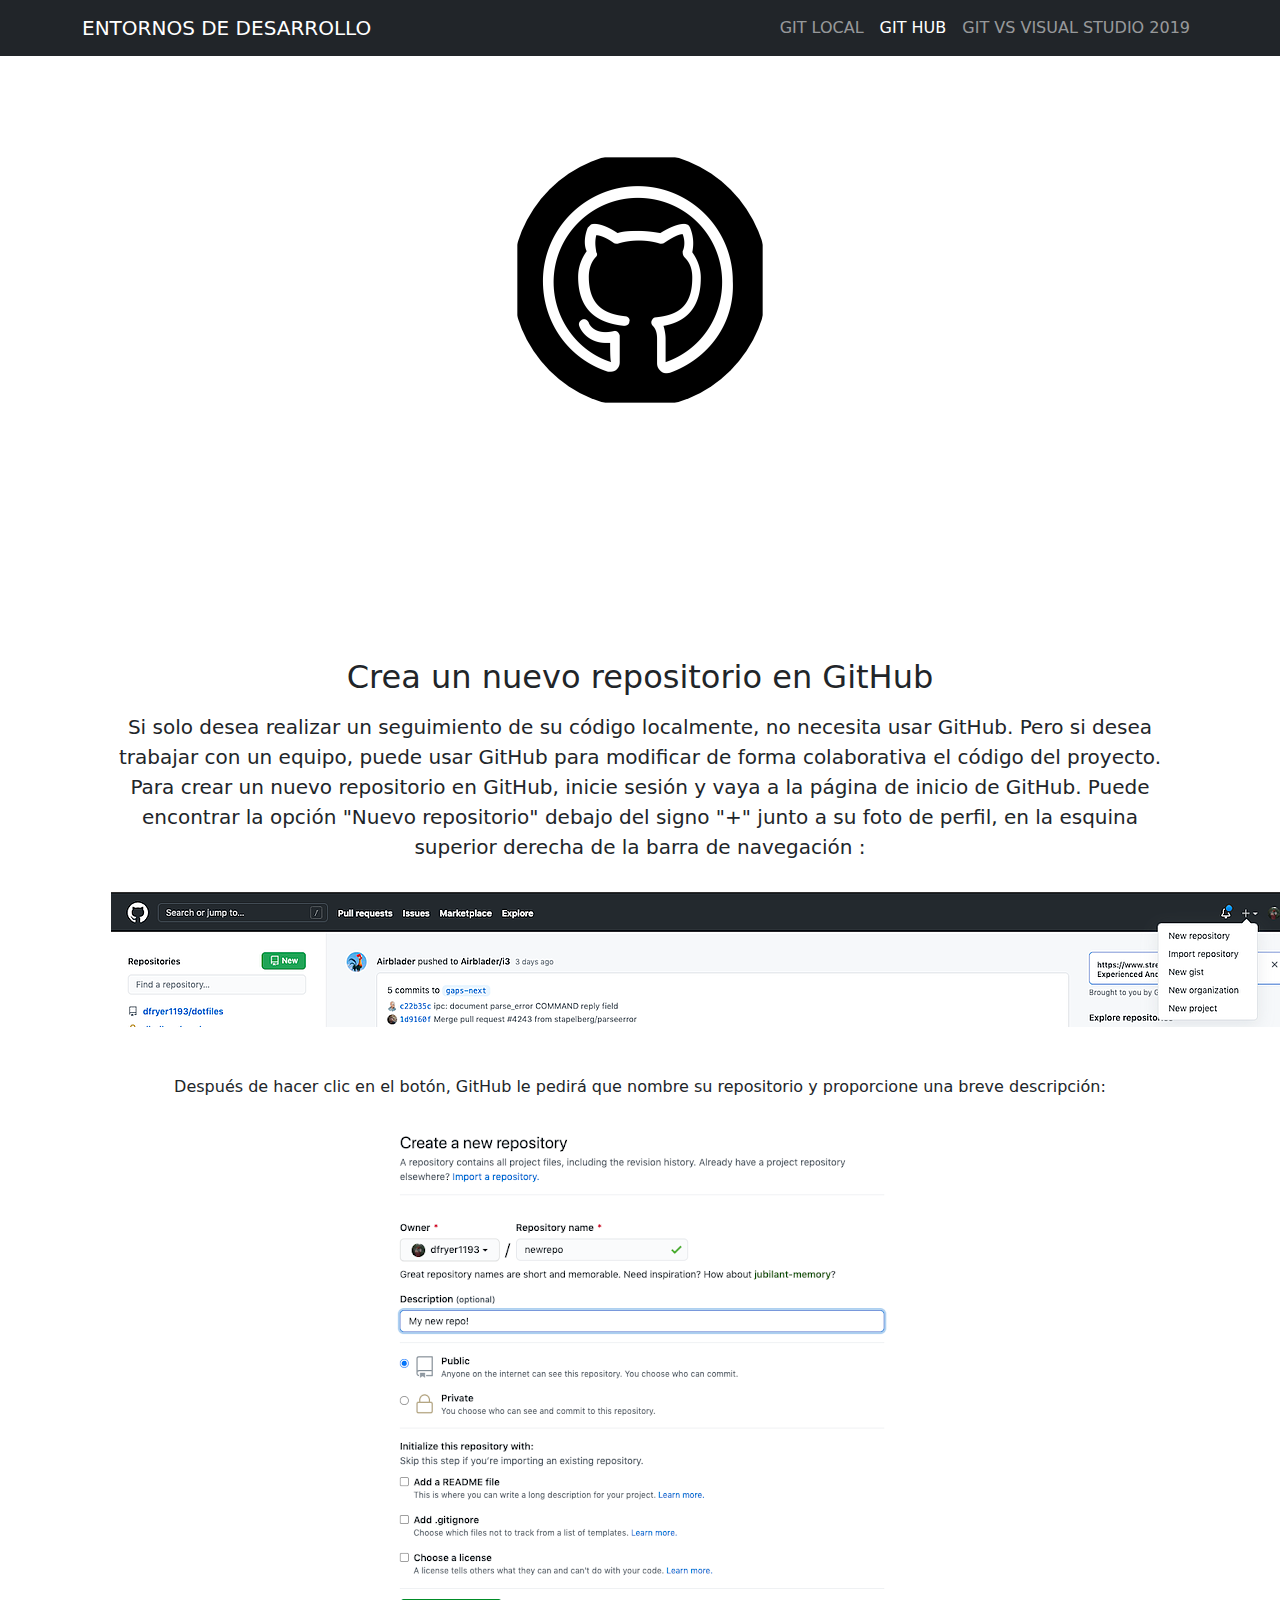
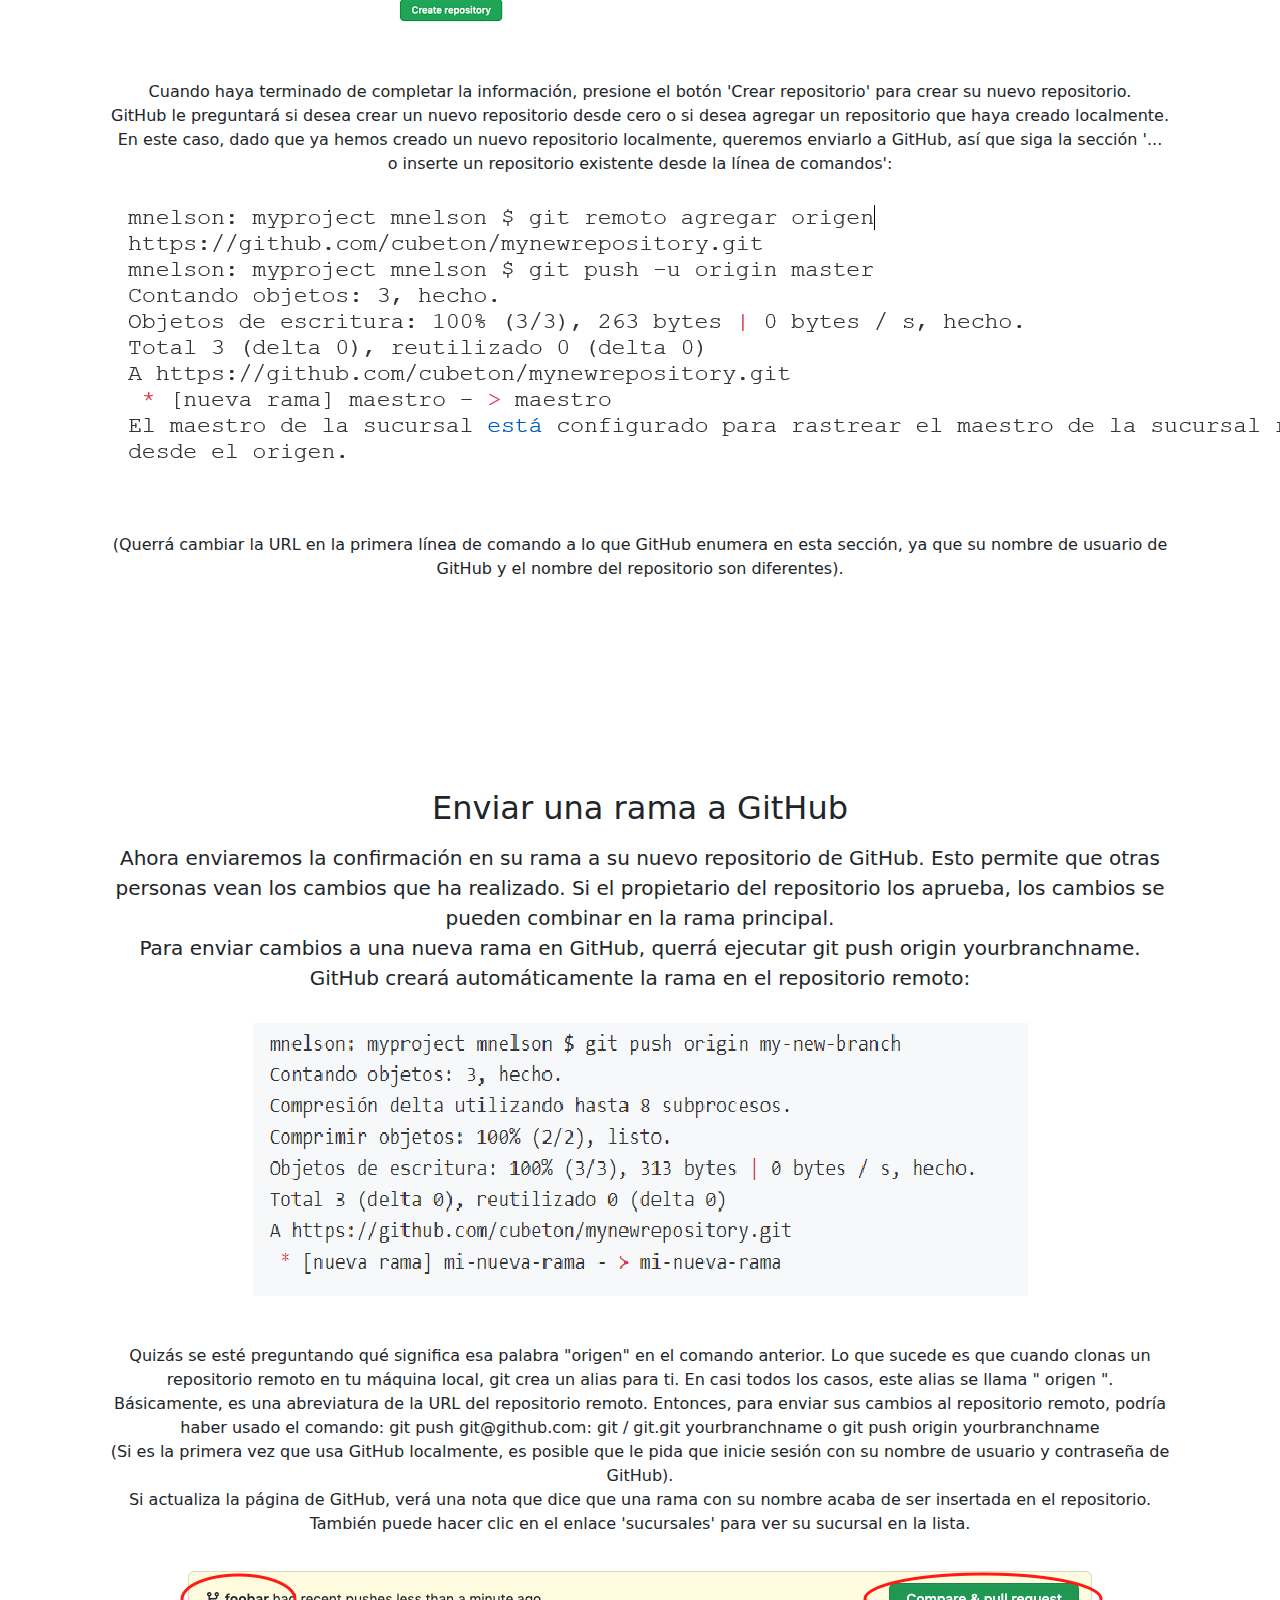
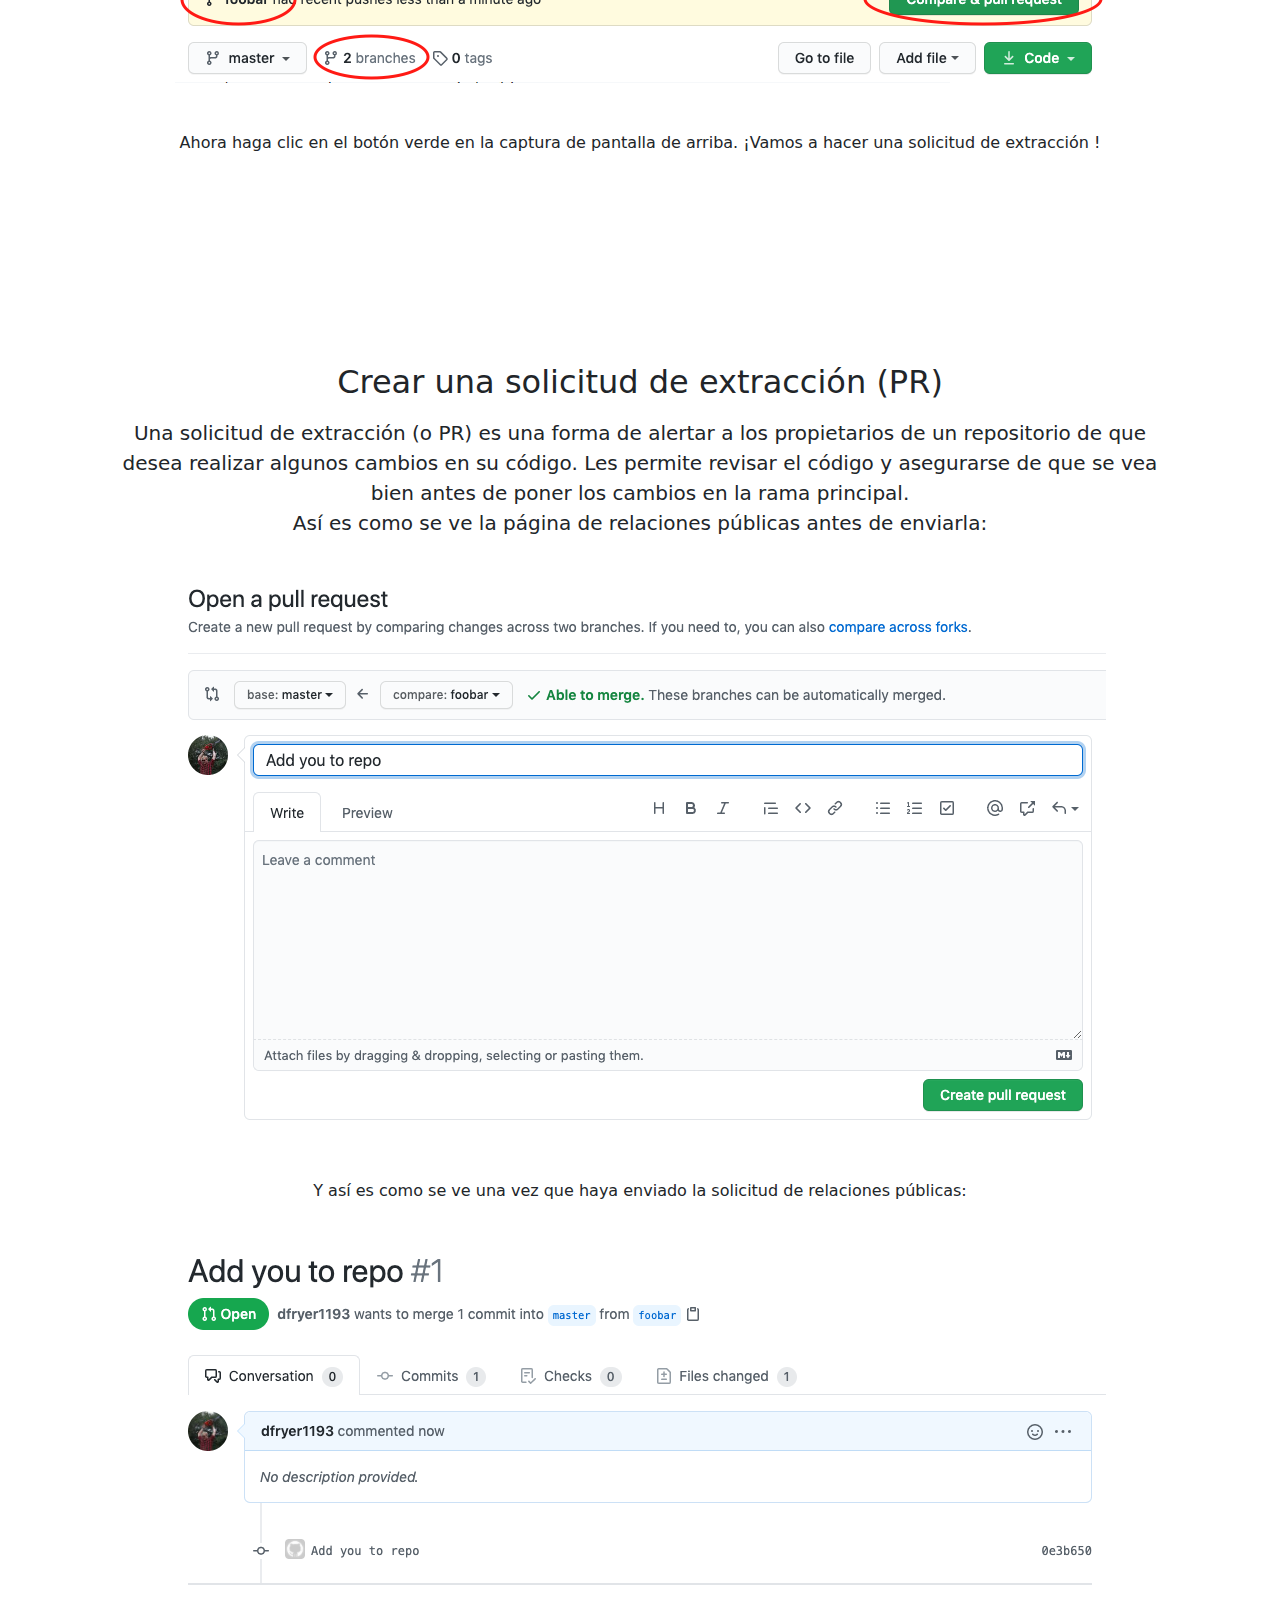
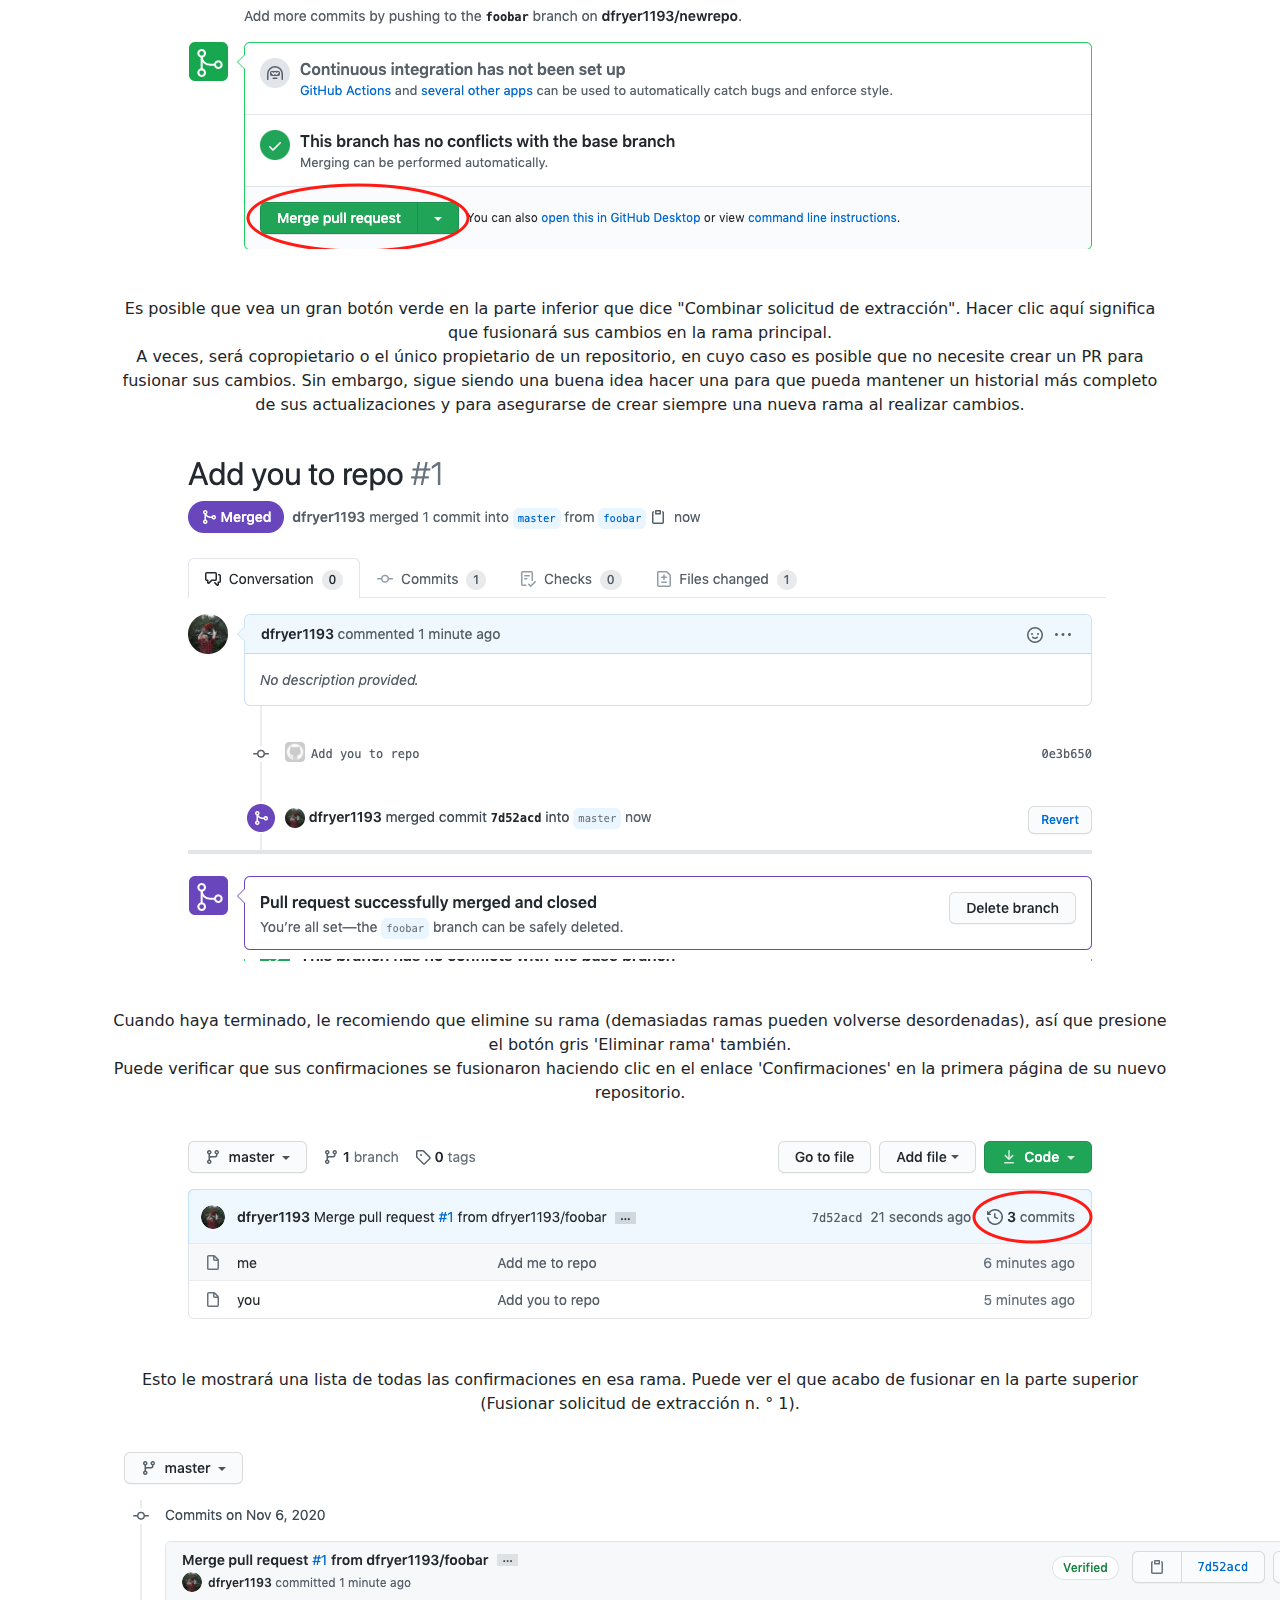
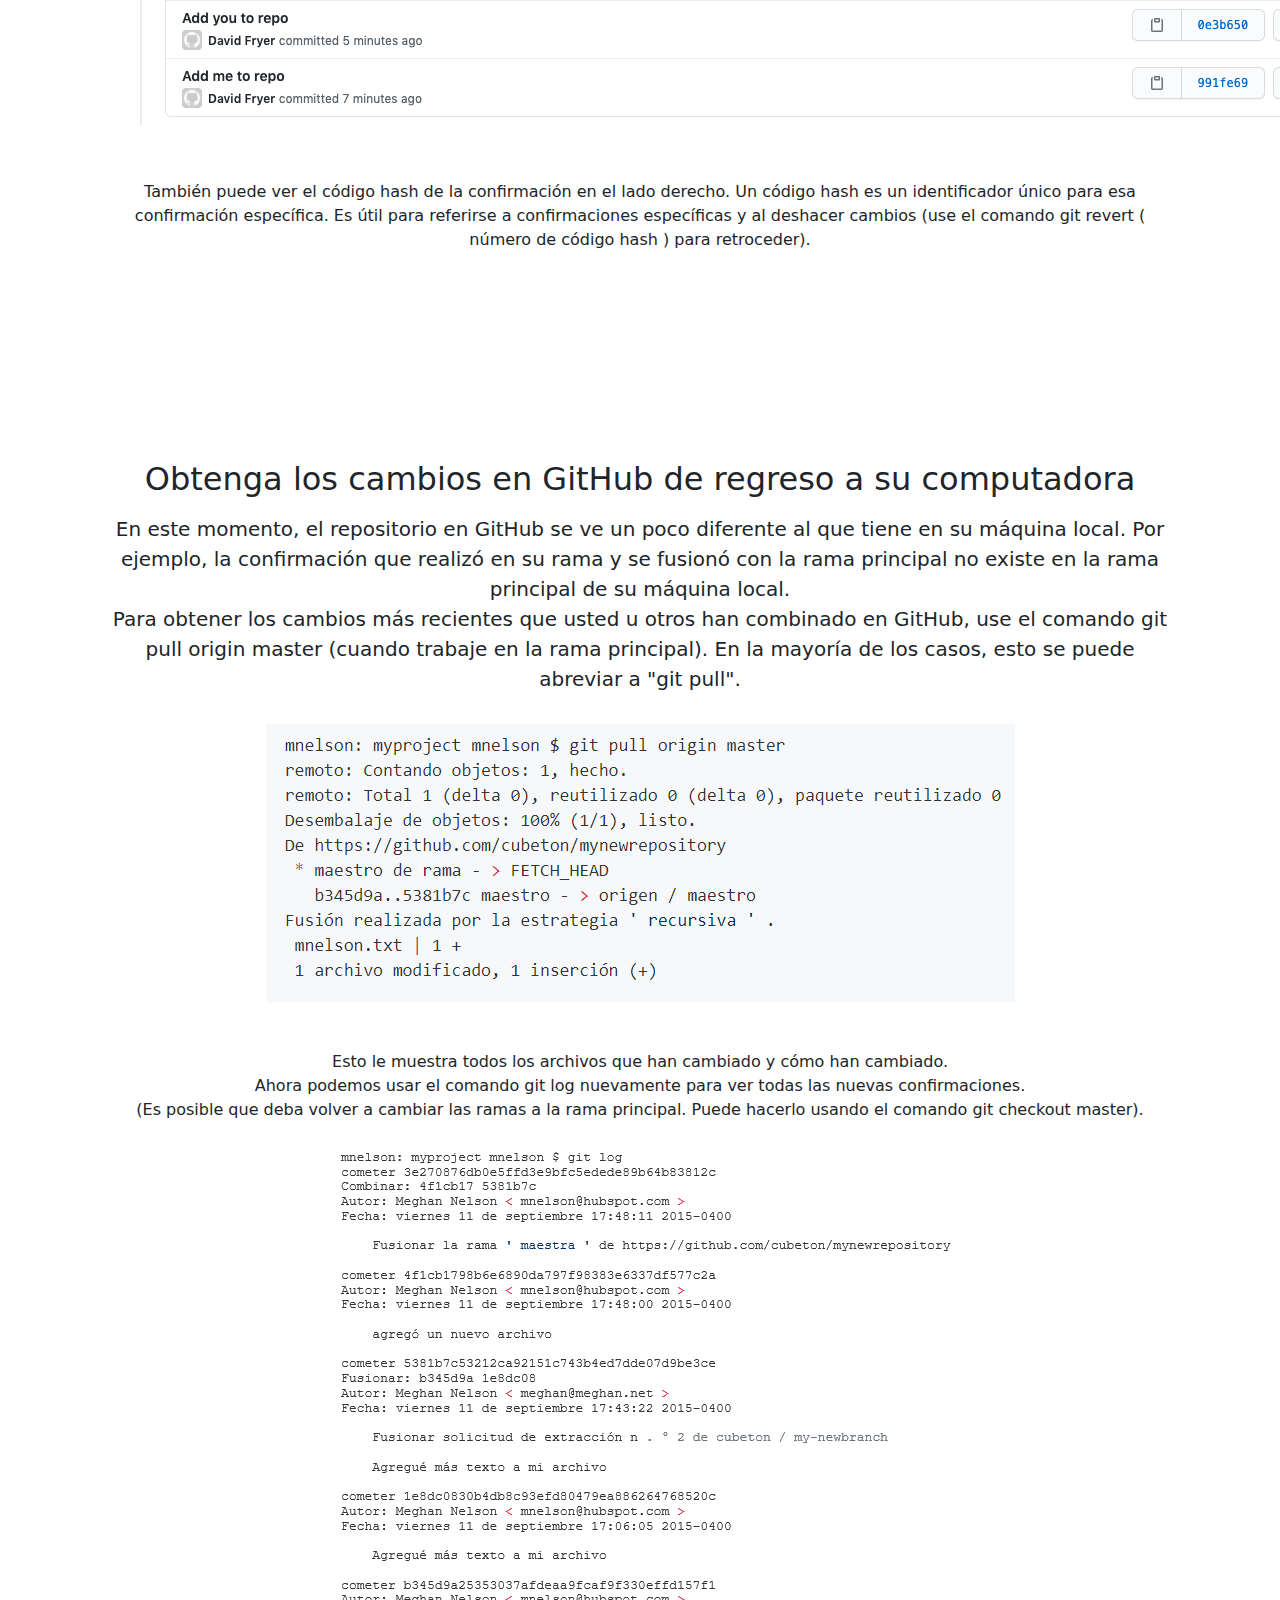
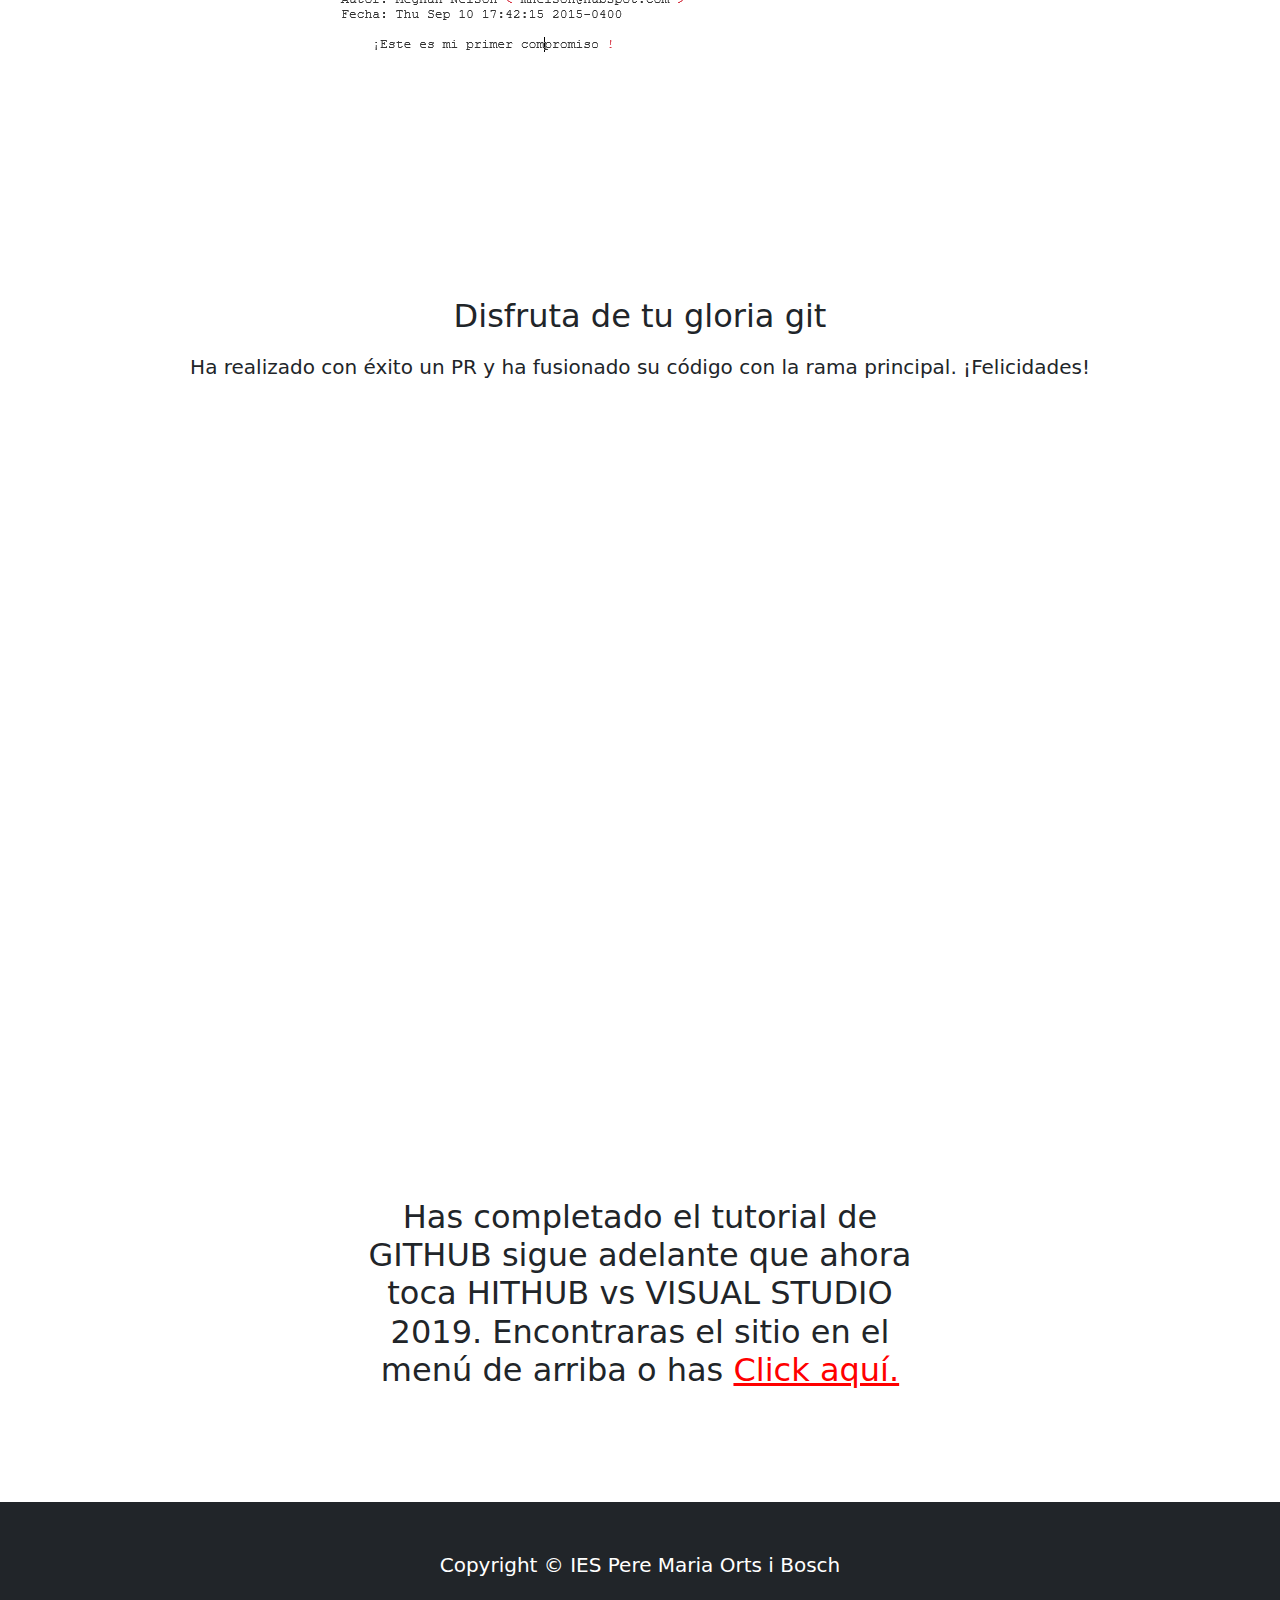
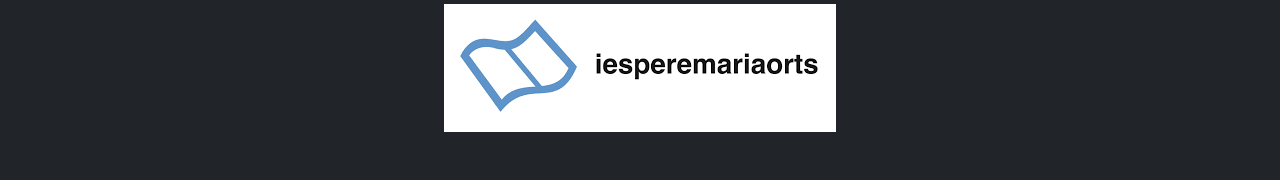
==== commit 3aa7ff09: "Finalizado" ====
--- a/gitHub.html
+++ b/gitHub.html
@@ -38,7 +38,7 @@
         <section class="py-5">
             <div class="container my-5">
                 <div class="row justify-content-center">
-                    <div class="col-lg-6">
+                    <div class="col-lg-66">
                         <h2>Crea un nuevo repositorio en GitHub</h2>
                         <p class="lead"></p>
                         <p class="mb-0">Si solo desea realizar un seguimiento de su código localmente, no necesita usar GitHub. Pero si desea trabajar con un equipo, puede usar GitHub para modificar de forma colaborativa el código del proyecto.
@@ -71,7 +71,7 @@
         <section class="py-5">
             <div class="container my-5">
                 <div class="row justify-content-center">
-                    <div class="col-lg-6">
+                    <div class="col-lg-66">
                         <h2>Enviar una rama a GitHub</h2>
                         <p class="lead"></p>
                         <p class="mb-0">Ahora enviaremos la confirmación en su rama a su nuevo repositorio de GitHub. Esto permite que otras personas vean los cambios que ha realizado. Si el propietario del repositorio los aprueba, los cambios se pueden combinar en la rama principal.
@@ -101,7 +101,7 @@
         <section class="py-5">
             <div class="container my-5">
                 <div class="row justify-content-center">
-                    <div class="col-lg-6">
+                    <div class="col-lg-66">
                         <h2>Crear una solicitud de extracción (PR)</h2>
                         <p class="lead"></p>
                         <p class="mb-0">Una solicitud de extracción (o PR) es una forma de alertar a los propietarios de un repositorio de que desea realizar algunos cambios en su código. Les permite revisar el código y asegurarse de que se vea bien antes de poner los cambios en la rama principal.
@@ -149,7 +149,7 @@
         <section class="py-5">
             <div class="container my-5">
                 <div class="row justify-content-center">
-                    <div class="col-lg-6">
+                    <div class="col-lg-66">
                         <h2>Obtenga los cambios en GitHub de regreso a su computadora</h2>
                         <p class="lead"></p>
                         <p class="mb-0">En este momento, el repositorio en GitHub se ve un poco diferente al que tiene en su máquina local. Por ejemplo, la confirmación que realizó en su rama y se fusionó con la rama principal no existe en la rama principal de su máquina local.
@@ -177,7 +177,7 @@
         <section class="py-5">
             <div class="container my-5">
                 <div class="row justify-content-center">
-                    <div class="col-lg-6">
+                    <div class="col-lg-66">
                         <h2>Disfruta de tu gloria git</h2>
                         <p class="lead"></p>
                         <p class="mb-0">Ha realizado con éxito un PR y ha fusionado su código con la rama principal. ¡Felicidades!</p>
@@ -188,7 +188,7 @@
         <section class="py-5">
             <div class="container my-5">
                 <div class="row justify-content-center">
-                    <div class="col-lg-6">
+                    <div class="col-lg-66">
                         <h2></h2>
                         <p class="lead"></p>
                         <p class="mb-0">
